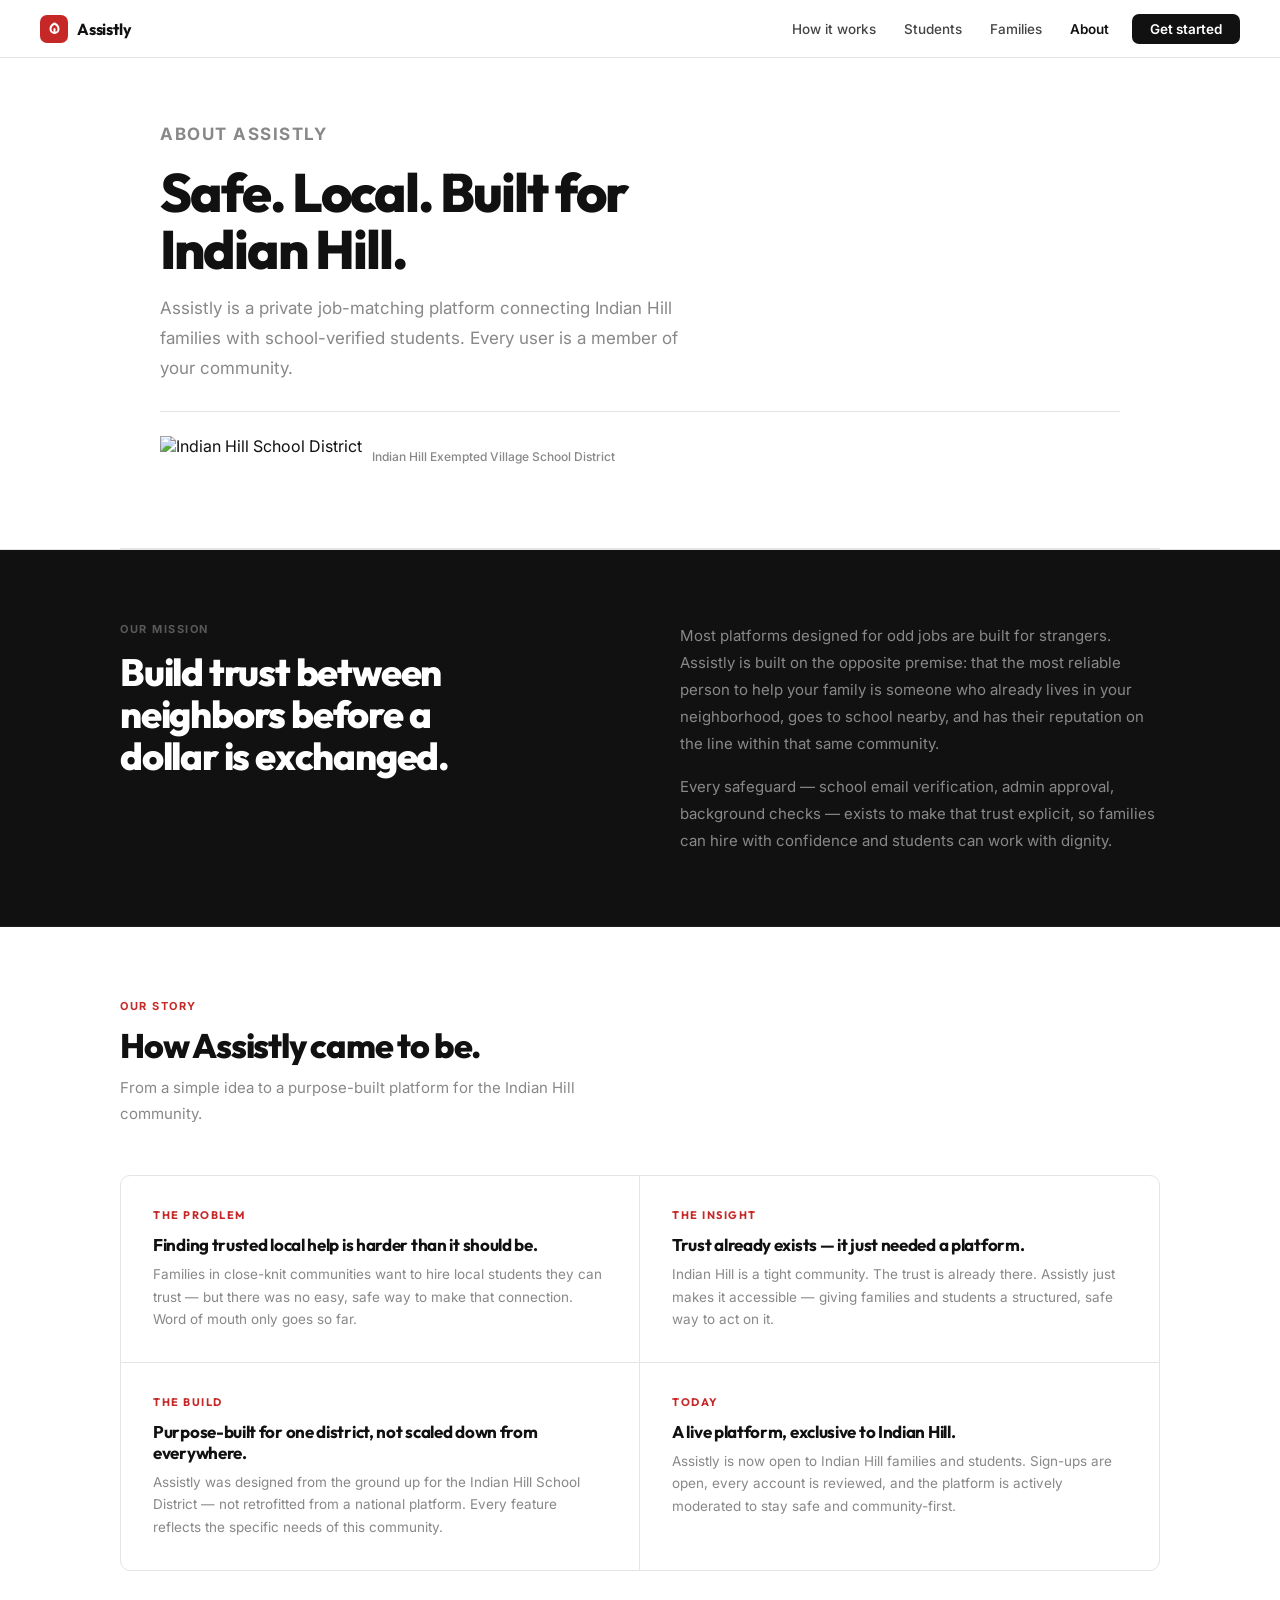
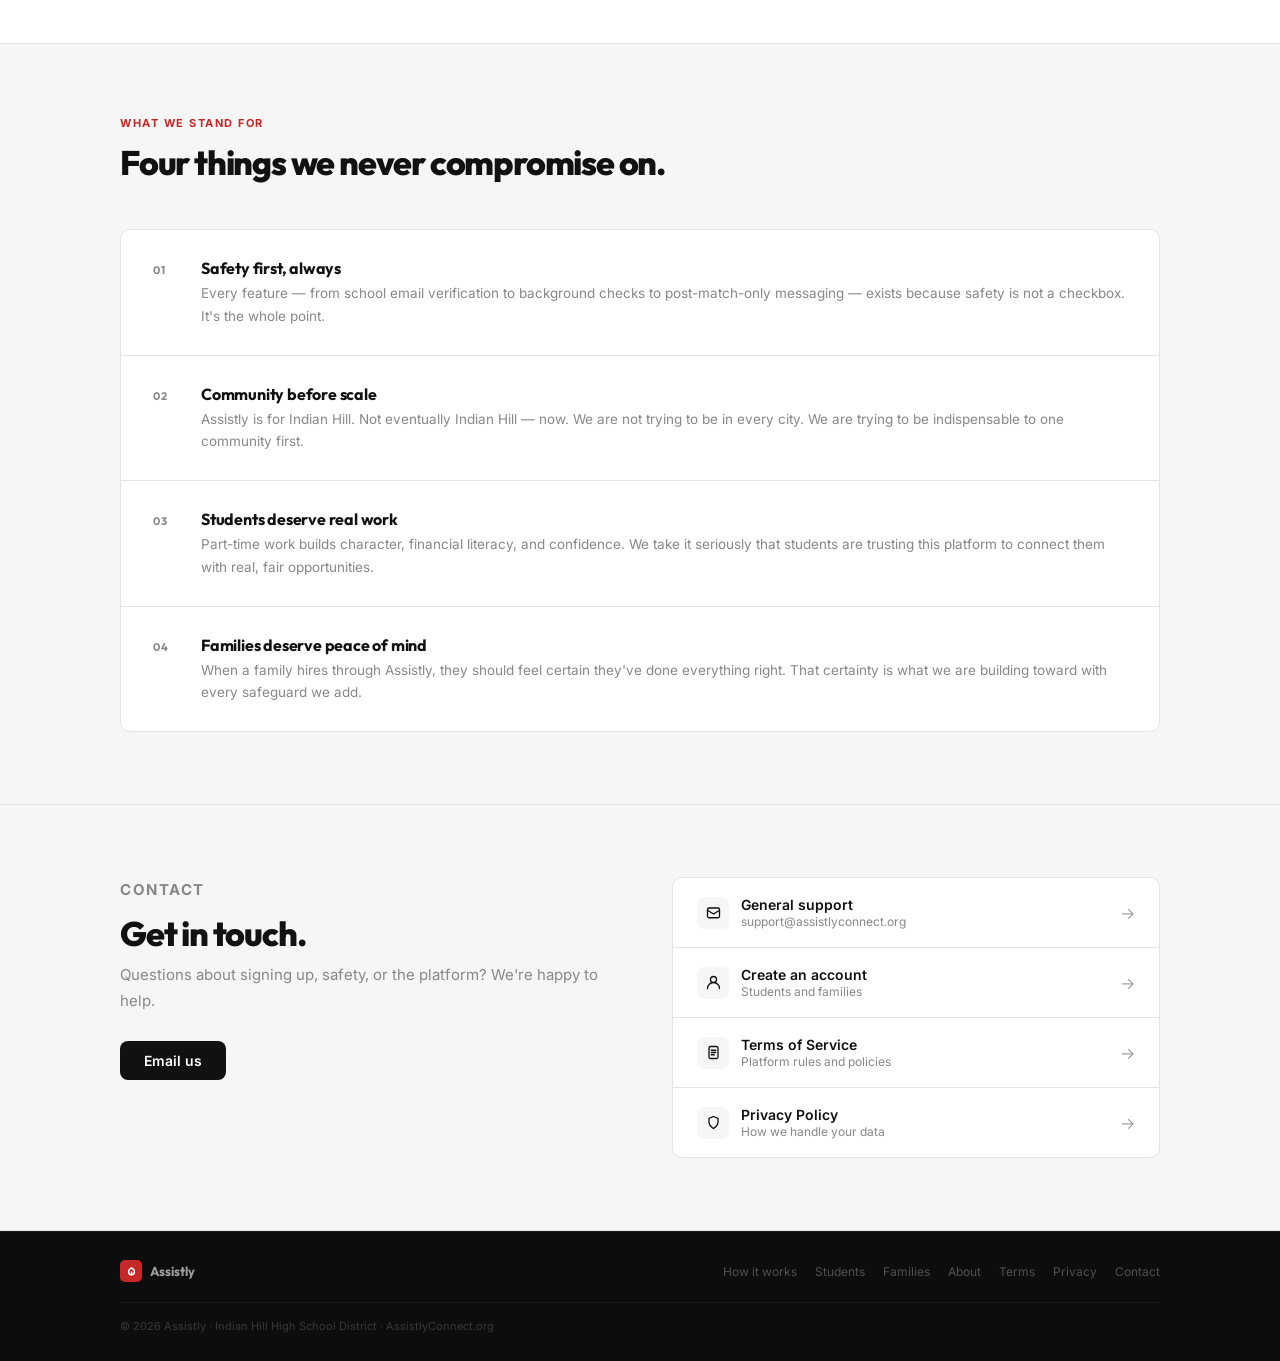
==== about.html @ 847b6df7 "Initial Assistly website" ====
<!DOCTYPE html>
<html lang="en">
<head>
<meta charset="UTF-8">
<meta name="viewport" content="width=device-width,initial-scale=1">
<title>About · Assistly</title>
<link rel="preconnect" href="https://fonts.googleapis.com">
<link href="https://fonts.googleapis.com/css2?family=Outfit:wght@400;500;600;700;800&family=Inter:wght@400;500;600&display=swap" rel="stylesheet">
<style>

/* ─── Tokens ───────────────────────────────────── */
:root {
  --red:     #C62828;
  --red-mid: #D32F2F;
  --ink:     #111111;
  --ink-2:   #444444;
  --ink-3:   #888888;
  --line:    #E4E4E4;
  --surface: #F6F6F6;
  --white:   #FFFFFF;
  --radius:  10px;
  --max:     1040px;
}

/* ─── Reset ────────────────────────────────────── */
*, *::before, *::after { margin: 0; padding: 0; box-sizing: border-box; }
html { scroll-behavior: smooth; }
body {
  font-family: "Inter", sans-serif;
  background: var(--white);
  color: var(--ink);
  -webkit-font-smoothing: antialiased;
  overflow-x: hidden;
}
img { display: block; max-width: 100%; }
a { color: inherit; }

/* ─── Nav ──────────────────────────────────────── */
nav {
  position: fixed; top: 0; left: 0; right: 0; z-index: 100;
  height: 58px;
  display: flex; align-items: center; justify-content: space-between;
  padding: 0 40px;
  background: rgba(255,255,255,0.96);
  backdrop-filter: blur(12px);
  border-bottom: 1px solid var(--line);
}
.nav-brand {
  display: flex; align-items: center; gap: 9px;
  text-decoration: none;
}
.nav-mark {
  width: 28px; height: 28px;
  background: var(--red);
  border-radius: 7px;
  display: flex; align-items: center; justify-content: center;
}
.nav-mark svg { width: 15px; height: 15px; color: #fff; }
.nav-name {
  font-family: "Outfit", sans-serif;
  font-size: 16px; font-weight: 700;
  color: var(--ink); letter-spacing: -0.2px;
}
.nav-links {
  display: flex; align-items: center; gap: 2px;
}
.nav-link {
  font-size: 13.5px; font-weight: 500;
  color: var(--ink-2); text-decoration: none;
  padding: 6px 13px; border-radius: 6px;
  transition: background 0.15s, color 0.15s;
}
.nav-link:hover { background: var(--surface); color: var(--ink); }
.nav-link.active { color: var(--ink); font-weight: 600; }
.nav-cta {
  margin-left: 8px;
  font-size: 13.5px; font-weight: 600;
  color: var(--white); text-decoration: none;
  background: var(--ink);
  padding: 7px 18px; border-radius: 7px;
  transition: background 0.15s;
}
.nav-cta:hover { background: var(--red); }

/* ─── Page header ──────────────────────────────── */
.page-header {
  padding: 120px 40px 72px;
  border-bottom: 1px solid var(--line);
  max-width: var(--max);
  margin: 0 auto;
}
.label {
  font-size: 11px; font-weight: 700;
  letter-spacing: 1.5px; text-transform: uppercase;
  color: var(--red); margin-bottom: 14px;
}
h1 {
  font-family: "Outfit", sans-serif;
  font-size: clamp(32px, 4.5vw, 54px);
  font-weight: 800; line-height: 1.06;
  letter-spacing: -2px; color: var(--ink);
  max-width: 620px; margin-bottom: 16px;
}
.page-header p {
  font-size: 17px; color: var(--ink-3);
  line-height: 1.75; max-width: 520px;
}

/* ─── Shared section shell ─────────────────────── */
.section {
  padding: 72px 40px;
  border-bottom: 1px solid var(--line);
}
.section-inner {
  max-width: var(--max); margin: 0 auto;
}
h2 {
  font-family: "Outfit", sans-serif;
  font-size: clamp(22px, 2.8vw, 34px);
  font-weight: 800; line-height: 1.1;
  letter-spacing: -1.2px; color: var(--ink);
  margin-bottom: 10px;
}
.section-sub {
  font-size: 15px; color: var(--ink-3);
  line-height: 1.75; max-width: 520px;
}

/* ─── Mission ──────────────────────────────────── */
.mission {
  padding: 72px 40px;
  background: var(--ink);
  border-bottom: 1px solid rgba(255,255,255,0.06);
}
.mission-inner {
  max-width: var(--max); margin: 0 auto;
  display: grid; grid-template-columns: 1fr 1fr;
  gap: 80px; align-items: start;
}
.mission-label {
  font-size: 11px; font-weight: 700;
  letter-spacing: 1.5px; text-transform: uppercase;
  color: rgba(255,255,255,0.3); margin-bottom: 16px;
}
.mission-inner h2 {
  color: #fff;
  font-size: clamp(24px, 3vw, 38px);
  max-width: 380px;
}
.mission-right p {
  font-size: 15px; color: rgba(255,255,255,0.5);
  line-height: 1.8; margin-bottom: 16px;
}
.mission-right p:last-child { margin-bottom: 0; }

/* ─── Story / timeline ─────────────────────────── */
.story-grid {
  display: grid; grid-template-columns: 1fr 1fr;
  gap: 0;
  border: 1px solid var(--line);
  border-radius: var(--radius); overflow: hidden;
  margin-top: 48px;
}
.story-item {
  padding: 32px;
  border-right: 1px solid var(--line);
  border-bottom: 1px solid var(--line);
}
.story-item:nth-child(2n) { border-right: none; }
.story-item:nth-last-child(-n+2) { border-bottom: none; }
.story-item-num {
  font-family: "Outfit", sans-serif;
  font-size: 11px; font-weight: 700;
  letter-spacing: 1.5px; text-transform: uppercase;
  color: var(--red); margin-bottom: 12px;
}
.story-item h3 {
  font-family: "Outfit", sans-serif;
  font-size: 17px; font-weight: 700;
  color: var(--ink); margin-bottom: 8px; letter-spacing: -0.3px;
}
.story-item p { font-size: 13.5px; color: var(--ink-3); line-height: 1.65; }

/* ─── Values ───────────────────────────────────── */
.values-section {
  padding: 72px 40px;
  background: var(--surface);
  border-bottom: 1px solid var(--line);
}
.values-inner { max-width: var(--max); margin: 0 auto; }
.values-header { margin-bottom: 48px; }
.values-list {
  display: flex; flex-direction: column; gap: 0;
  border: 1px solid var(--line);
  border-radius: var(--radius); overflow: hidden;
  background: var(--white);
}
.value-item {
  display: flex; align-items: baseline; gap: 24px;
  padding: 28px 32px;
  border-bottom: 1px solid var(--line);
}
.value-item:last-child { border-bottom: none; }
.value-n {
  font-family: "Outfit", sans-serif;
  font-size: 11px; font-weight: 700; letter-spacing: 1px;
  color: var(--ink-3); flex-shrink: 0; min-width: 24px;
}
.value-body h4 {
  font-family: "Outfit", sans-serif;
  font-size: 16px; font-weight: 700;
  color: var(--ink); margin-bottom: 4px; letter-spacing: -0.2px;
}
.value-body p { font-size: 13.5px; color: var(--ink-3); line-height: 1.65; }


/* ─── Contact ──────────────────────────────────── */
.contact-section {
  padding: 72px 40px;
  background: var(--surface);
  border-bottom: 1px solid var(--line);
}
.contact-inner {
  max-width: var(--max); margin: 0 auto;
  display: grid; grid-template-columns: 1fr 1fr;
  gap: 64px; align-items: start;
}
.contact-copy .label { margin-bottom: 12px; }
.contact-copy h2 { margin-bottom: 10px; }
.contact-copy p { font-size: 15px; color: var(--ink-3); line-height: 1.7; margin-bottom: 28px; }
.btn {
  display: inline-flex; align-items: center; gap: 8px;
  font-family: "Inter", sans-serif;
  font-size: 14px; font-weight: 600;
  text-decoration: none;
  padding: 11px 24px; border-radius: 8px;
  transition: all 0.15s;
}
.btn-ink { background: var(--ink); color: #fff; }
.btn-ink:hover { background: var(--red); }
.btn-ghost {
  color: var(--ink-3); background: transparent;
  border: 1.5px solid var(--line);
}
.btn-ghost:hover { border-color: var(--ink-3); color: var(--ink); }
.contact-links {
  display: flex; flex-direction: column; gap: 0;
  border: 1px solid var(--line);
  border-radius: var(--radius); overflow: hidden;
  background: var(--white);
}
.contact-link-item {
  display: flex; align-items: center; justify-content: space-between;
  padding: 18px 24px;
  border-bottom: 1px solid var(--line);
  text-decoration: none;
  transition: background 0.15s;
}
.contact-link-item:last-child { border-bottom: none; }
.contact-link-item:hover { background: var(--surface); }
.contact-link-left {
  display: flex; align-items: center; gap: 12px;
}
.contact-link-icon {
  width: 32px; height: 32px;
  background: var(--surface); border-radius: 7px;
  display: flex; align-items: center; justify-content: center;
  flex-shrink: 0;
}
.contact-link-icon svg { width: 15px; height: 15px; color: var(--ink); }
.contact-link-title {
  font-size: 14px; font-weight: 600; color: var(--ink);
  display: block;
}
.contact-link-sub {
  font-size: 12px; color: var(--ink-3);
  display: block; margin-top: 1px;
}
.contact-link-arrow {
  color: var(--ink-3);
  font-size: 16px; font-weight: 300;
}

/* ─── Footer ───────────────────────────────────── */
footer {
  padding: 28px 40px;
  background: #0D0D0D;
  border-top: 1px solid rgba(255,255,255,0.06);
}
.footer-inner {
  max-width: var(--max); margin: 0 auto;
  display: flex; align-items: center; justify-content: space-between;
  flex-wrap: wrap; gap: 16px;
}
.footer-brand {
  display: flex; align-items: center; gap: 8px; text-decoration: none;
}
.footer-mark {
  width: 22px; height: 22px; background: var(--red); border-radius: 5px;
  display: flex; align-items: center; justify-content: center;
}
.footer-mark svg { width: 11px; height: 11px; color: #fff; }
.footer-name {
  font-family: "Outfit", sans-serif;
  font-size: 13px; font-weight: 700;
  color: rgba(255,255,255,0.6);
}
.footer-links { display: flex; gap: 18px; flex-wrap: wrap; }
.footer-link {
  font-size: 12px; color: rgba(255,255,255,0.28);
  text-decoration: none; transition: color 0.15s;
}
.footer-link:hover { color: rgba(255,255,255,0.65); }
.footer-copy {
  width: 100%;
  font-size: 11px; color: rgba(255,255,255,0.18);
  border-top: 1px solid rgba(255,255,255,0.05);
  padding-top: 16px; margin-top: 4px;
}
.footer-copy a { color: rgba(255,255,255,0.18); text-decoration: none; }

/* ─── Responsive ───────────────────────────────── */
@media (max-width: 860px) {
  nav { padding: 0 20px; }
  .nav-links .nav-link { display: none; }
  .page-header { padding: 96px 20px 56px; }
  .section { padding: 56px 20px; }
  .mission { padding: 56px 20px; }
  .mission-inner { grid-template-columns: 1fr; gap: 36px; }
  .story-grid { grid-template-columns: 1fr; }
  .story-item { border-right: none !important; }
  .story-item:nth-last-child(-n+2) { border-bottom: 1px solid var(--line); }
  .story-item:last-child { border-bottom: none; }
  .values-section { padding: 56px 20px; }
  .built-section { padding: 56px 20px; }
  .built-inner { grid-template-columns: 1fr; gap: 40px; }
  .contact-section { padding: 56px 20px; }
  .contact-inner { grid-template-columns: 1fr; gap: 40px; }
  footer { padding: 24px 20px; }
}
</style>
</head>
<body>

<!-- NAV -->
<nav>
  <a href="/" class="nav-brand">
    <div class="nav-mark">
      <svg viewBox="0 0 15 15" fill="none" stroke="currentColor" stroke-width="2" stroke-linecap="round">
        <path d="M7.5 2.5c0 0-4 2-4 5.5a4 4 0 008 0c0-3.5-4-5.5-4-5.5z"/>
        <path d="M7.5 8v4"/>
      </svg>
    </div>
    <span class="nav-name">Assistly</span>
  </a>
  <div class="nav-links">
    <a href="index.html#how-it-works" class="nav-link">How it works</a>
    <a href="index.html#students" class="nav-link">Students</a>
    <a href="index.html#families" class="nav-link">Families</a>
    <a href="about.html" class="nav-link active">About</a>
    <a href="index.html#get-started" class="nav-cta">Get started</a>
  </div>
</nav>

<!-- PAGE HEADER -->
<div style="border-bottom: 1px solid var(--line);">
  <div class="page-header">
    <p class="label">About Assistly</p>
    <h1>Safe. Local. Built for Indian Hill.</h1>
    <p>Assistly is a private job-matching platform connecting Indian Hill families with school-verified students. Every user is a member of your community.</p>
    <div style="display:flex;align-items:center;gap:10px;margin-top:28px;padding-top:24px;border-top:1px solid var(--line);">
      <img src="https://www.ih.k12.oh.us/resources/images/svg/footer_logo.svg" alt="Indian Hill School District" style="height:40px;width:auto;">
      <span style="font-size:12px;color:var(--ink-3);font-weight:500;">Indian Hill Exempted Village School District</span>
    </div>
  </div>
</div>

<!-- MISSION -->
<section class="mission">
  <div class="mission-inner">
    <div class="mission-left">
      <p class="mission-label">Our mission</p>
      <h2>Build trust between neighbors before a dollar is exchanged.</h2>
    </div>
    <div class="mission-right">
      <p>
        Most platforms designed for odd jobs are built for strangers. Assistly is built on the opposite premise: that the most reliable person to help your family is someone who already lives in your neighborhood, goes to school nearby, and has their reputation on the line within that same community.
      </p>
      <p>
        Every safeguard — school email verification, admin approval, background checks — exists to make that trust explicit, so families can hire with confidence and students can work with dignity.
      </p>
    </div>
  </div>
</section>

<!-- HOW IT CAME TO BE -->
<section class="section">
  <div class="section-inner">
    <p class="label">Our story</p>
    <h2>How Assistly came to be.</h2>
    <p class="section-sub">From a simple idea to a purpose-built platform for the Indian Hill community.</p>

    <div class="story-grid">
      <div class="story-item">
        <div class="story-item-num">The problem</div>
        <h3>Finding trusted local help is harder than it should be.</h3>
        <p>Families in close-knit communities want to hire local students they can trust — but there was no easy, safe way to make that connection. Word of mouth only goes so far.</p>
      </div>
      <div class="story-item">
        <div class="story-item-num">The insight</div>
        <h3>Trust already exists — it just needed a platform.</h3>
        <p>Indian Hill is a tight community. The trust is already there. Assistly just makes it accessible — giving families and students a structured, safe way to act on it.</p>
      </div>
      <div class="story-item">
        <div class="story-item-num">The build</div>
        <h3>Purpose-built for one district, not scaled down from everywhere.</h3>
        <p>Assistly was designed from the ground up for the Indian Hill School District — not retrofitted from a national platform. Every feature reflects the specific needs of this community.</p>
      </div>
      <div class="story-item">
        <div class="story-item-num">Today</div>
        <h3>A live platform, exclusive to Indian Hill.</h3>
        <p>Assistly is now open to Indian Hill families and students. Sign-ups are open, every account is reviewed, and the platform is actively moderated to stay safe and community-first.</p>
      </div>
    </div>
  </div>
</section>

<!-- VALUES -->
<section class="values-section">
  <div class="values-inner">
    <div class="values-header">
      <p class="label">What we stand for</p>
      <h2>Four things we never compromise on.</h2>
    </div>
    <div class="values-list">
      <div class="value-item">
        <span class="value-n">01</span>
        <div class="value-body">
          <h4>Safety first, always</h4>
          <p>Every feature — from school email verification to background checks to post-match-only messaging — exists because safety is not a checkbox. It's the whole point.</p>
        </div>
      </div>
      <div class="value-item">
        <span class="value-n">02</span>
        <div class="value-body">
          <h4>Community before scale</h4>
          <p>Assistly is for Indian Hill. Not eventually Indian Hill — now. We are not trying to be in every city. We are trying to be indispensable to one community first.</p>
        </div>
      </div>
      <div class="value-item">
        <span class="value-n">03</span>
        <div class="value-body">
          <h4>Students deserve real work</h4>
          <p>Part-time work builds character, financial literacy, and confidence. We take it seriously that students are trusting this platform to connect them with real, fair opportunities.</p>
        </div>
      </div>
      <div class="value-item">
        <span class="value-n">04</span>
        <div class="value-body">
          <h4>Families deserve peace of mind</h4>
          <p>When a family hires through Assistly, they should feel certain they've done everything right. That certainty is what we are building toward with every safeguard we add.</p>
        </div>
      </div>
    </div>
  </div>
</section>

<!-- CONTACT -->
<section class="contact-section">
  <div class="contact-inner">
    <div class="contact-copy">
      <p class="label">Contact</p>
      <h2>Get in touch.</h2>
      <p>Questions about signing up, safety, or the platform? We're happy to help.</p>
      <a href="mailto:support@assistlyconnect.org" class="btn btn-ink">Email us</a>
    </div>
    <div class="contact-links">
      <a href="mailto:support@assistlyconnect.org" class="contact-link-item">
        <div class="contact-link-left">
          <div class="contact-link-icon">
            <svg viewBox="0 0 20 20" fill="none" stroke="currentColor" stroke-width="1.75" stroke-linecap="round">
              <rect x="2" y="4" width="16" height="13" rx="2"/>
              <path d="M2 7l8 5 8-5"/>
            </svg>
          </div>
          <div>
            <span class="contact-link-title">General support</span>
            <span class="contact-link-sub">support@assistlyconnect.org</span>
          </div>
        </div>
        <span class="contact-link-arrow">→</span>
      </a>
      <a href="index.html#get-started" class="contact-link-item">
        <div class="contact-link-left">
          <div class="contact-link-icon">
            <svg viewBox="0 0 20 20" fill="none" stroke="currentColor" stroke-width="1.75" stroke-linecap="round">
              <path d="M10 2a4 4 0 100 8 4 4 0 000-8zM2 18a8 8 0 0116 0"/>
            </svg>
          </div>
          <div>
            <span class="contact-link-title">Create an account</span>
            <span class="contact-link-sub">Students and families</span>
          </div>
        </div>
        <span class="contact-link-arrow">→</span>
      </a>
      <a href="/terms" class="contact-link-item">
        <div class="contact-link-left">
          <div class="contact-link-icon">
            <svg viewBox="0 0 20 20" fill="none" stroke="currentColor" stroke-width="1.75" stroke-linecap="round">
              <rect x="4" y="2" width="12" height="16" rx="2"/>
              <path d="M7 7h6M7 10h6M7 13h4"/>
            </svg>
          </div>
          <div>
            <span class="contact-link-title">Terms of Service</span>
            <span class="contact-link-sub">Platform rules and policies</span>
          </div>
        </div>
        <span class="contact-link-arrow">→</span>
      </a>
      <a href="/privacy" class="contact-link-item">
        <div class="contact-link-left">
          <div class="contact-link-icon">
            <svg viewBox="0 0 20 20" fill="none" stroke="currentColor" stroke-width="1.75" stroke-linecap="round">
              <path d="M10 2l6 2.5v5C16 13.5 10 18 10 18S4 13.5 4 9.5V4.5L10 2z"/>
            </svg>
          </div>
          <div>
            <span class="contact-link-title">Privacy Policy</span>
            <span class="contact-link-sub">How we handle your data</span>
          </div>
        </div>
        <span class="contact-link-arrow">→</span>
      </a>
    </div>
  </div>
</section>

<!-- FOOTER -->
<footer>
  <div class="footer-inner">
    <a href="index.html" class="footer-brand">
      <div class="footer-mark">
        <svg viewBox="0 0 15 15" fill="none" stroke="currentColor" stroke-width="2" stroke-linecap="round">
          <path d="M7.5 2.5c0 0-4 2-4 5.5a4 4 0 008 0c0-3.5-4-5.5-4-5.5z"/>
          <path d="M7.5 8v4"/>
        </svg>
      </div>
      <span class="footer-name">Assistly</span>
    </a>
    <div class="footer-links">
      <a href="index.html#how-it-works" class="footer-link">How it works</a>
      <a href="index.html#students" class="footer-link">Students</a>
      <a href="index.html#families" class="footer-link">Families</a>
      <a href="about.html" class="footer-link">About</a>
      <a href="/terms" class="footer-link">Terms</a>
      <a href="/privacy" class="footer-link">Privacy</a>
      <a href="mailto:support@assistlyconnect.org" class="footer-link">Contact</a>
    </div>
    <p class="footer-copy">
      © 2026 Assistly · Indian Hill High School District · AssistlyConnect.org
    </p>
  </div>
</footer>

<script>
window.addEventListener('scroll', () => {
  document.querySelector('nav').classList.toggle('scrolled', window.scrollY > 20);
}, { passive: true });
</script>
</body>
</html>
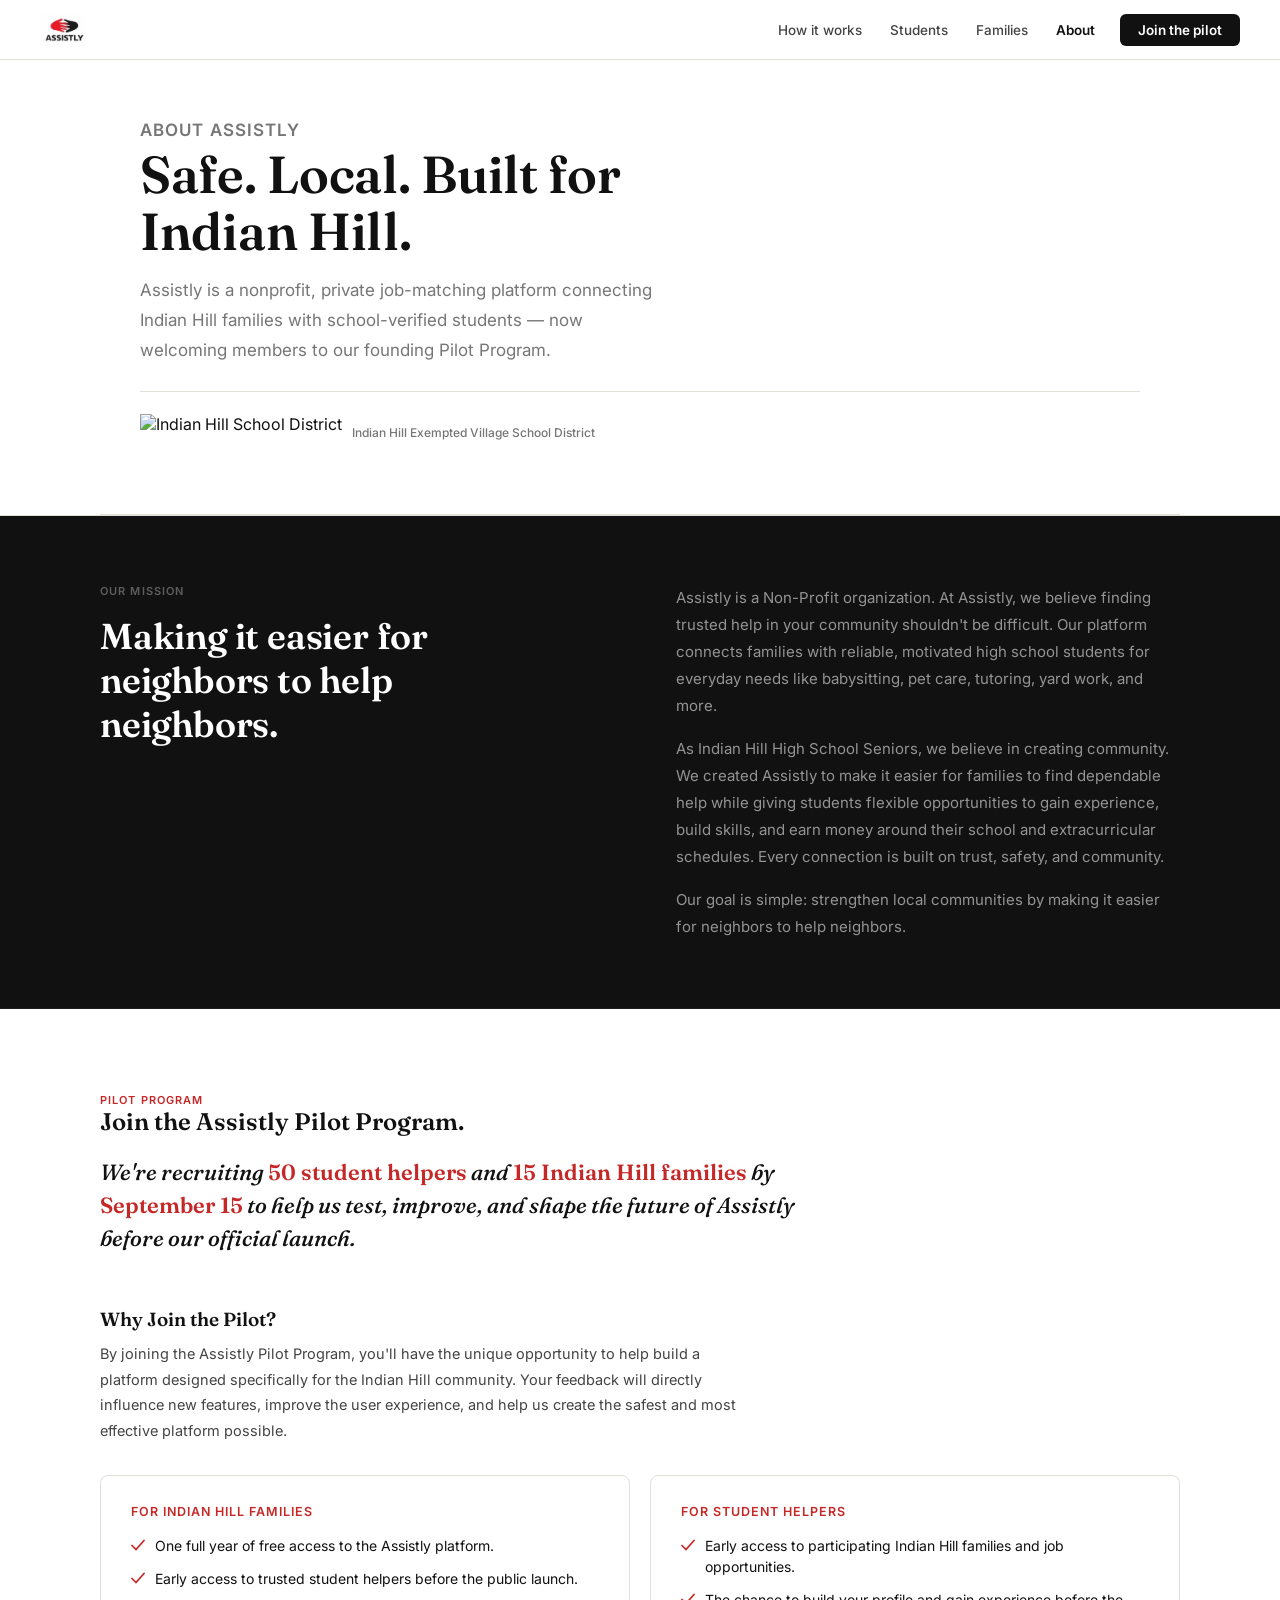
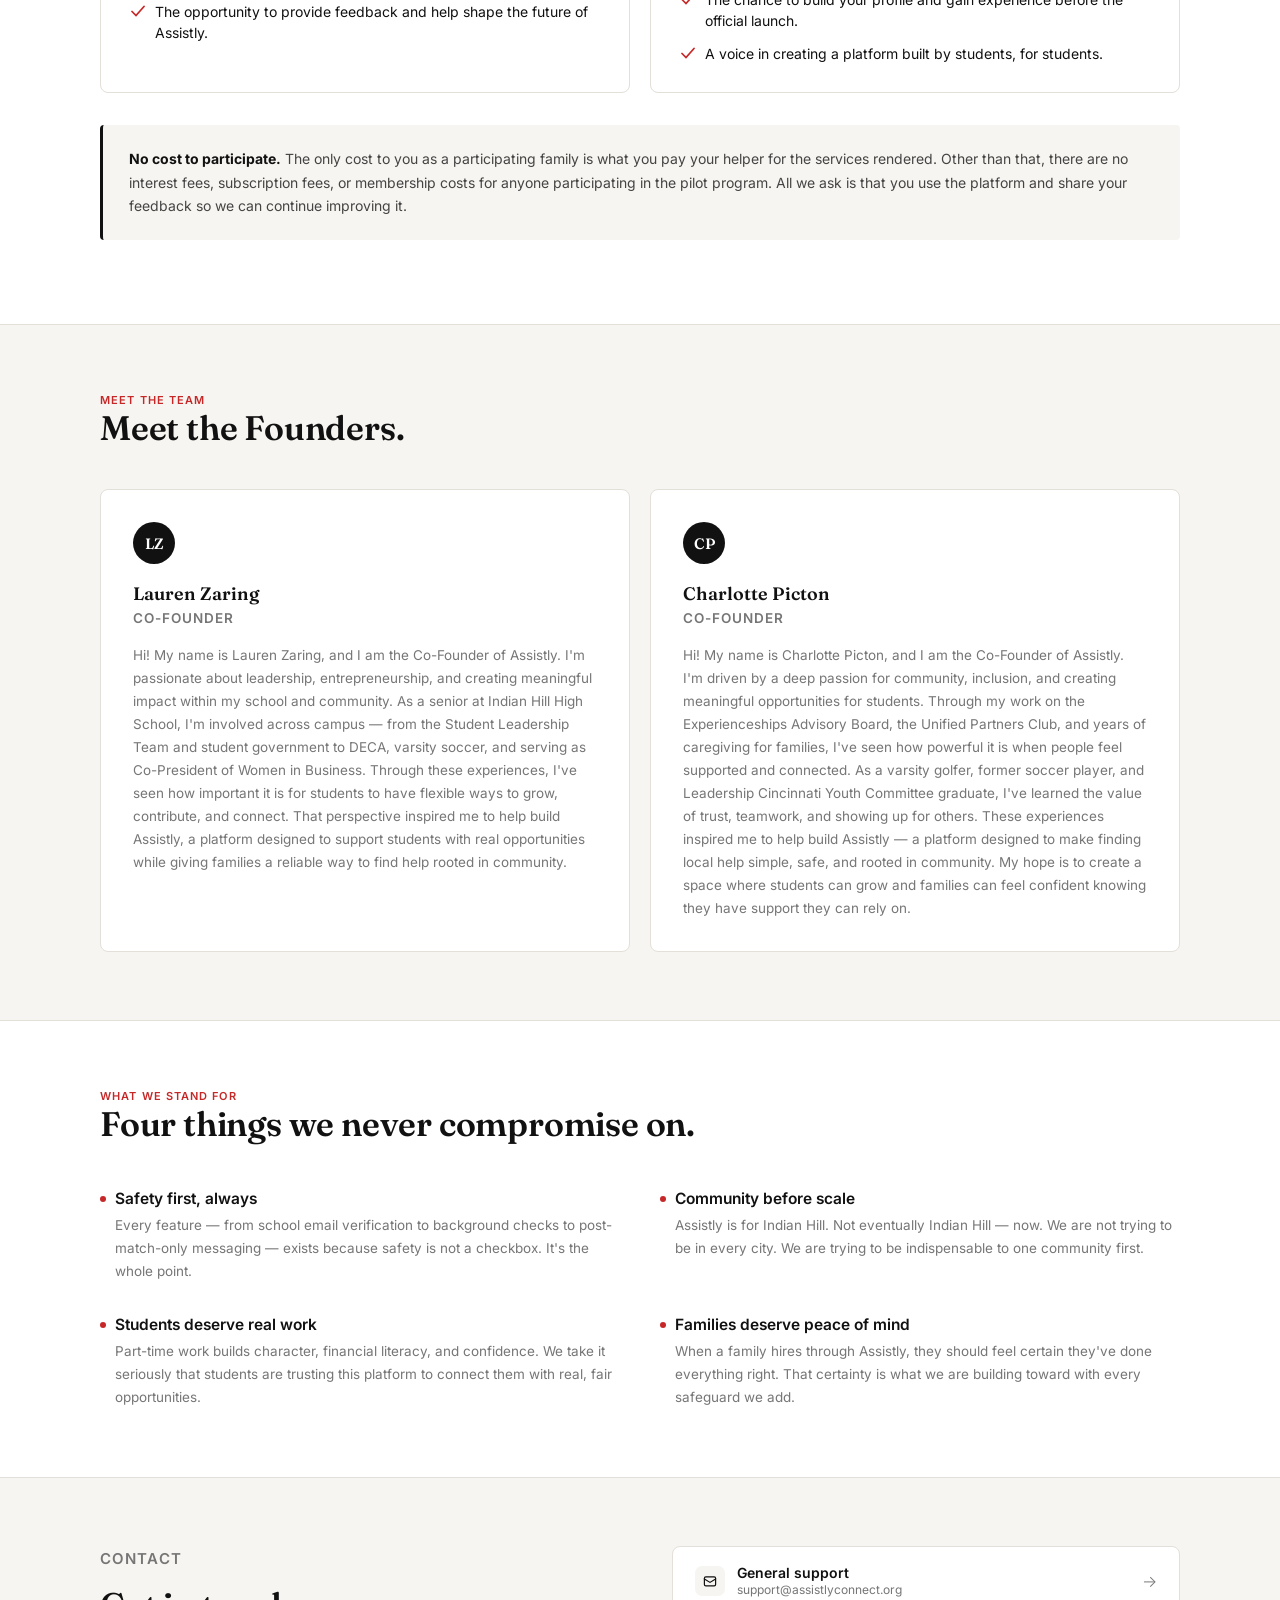
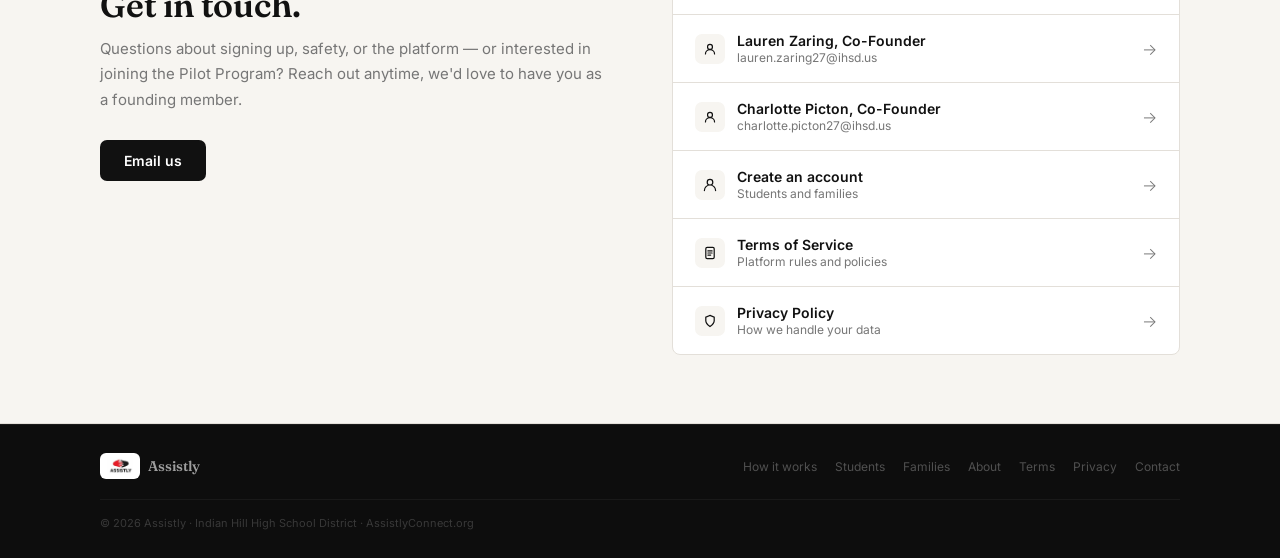
==== commit 12929433: "Add Pilot Program content, real logo, and redesign type/visual system Integrates the founders' PDF o" ====
--- a/about.html
+++ b/about.html
@@ -5,338 +5,126 @@
 <meta name="viewport" content="width=device-width,initial-scale=1">
 <title>About · Assistly</title>
 <link rel="preconnect" href="https://fonts.googleapis.com">
-<link href="https://fonts.googleapis.com/css2?family=Outfit:wght@400;500;600;700;800&family=Inter:wght@400;500;600&display=swap" rel="stylesheet">
+<link rel="preconnect" href="https://fonts.gstatic.com" crossorigin>
+<link href="https://fonts.googleapis.com/css2?family=Fraunces:opsz,wght@9..144,500;9..144,600;9..144,700;9..144,900&family=Inter:wght@400;500;600;700&display=swap" rel="stylesheet">
+<link rel="stylesheet" href="assets/site.css">
 <style>
-
-/* ─── Tokens ───────────────────────────────────── */
-:root {
-  --red:     #C62828;
-  --red-mid: #D32F2F;
-  --ink:     #111111;
-  --ink-2:   #444444;
-  --ink-3:   #888888;
-  --line:    #E4E4E4;
-  --surface: #F6F6F6;
-  --white:   #FFFFFF;
-  --radius:  10px;
-  --max:     1040px;
-}
-
-/* ─── Reset ────────────────────────────────────── */
-*, *::before, *::after { margin: 0; padding: 0; box-sizing: border-box; }
-html { scroll-behavior: smooth; }
-body {
-  font-family: "Inter", sans-serif;
-  background: var(--white);
-  color: var(--ink);
-  -webkit-font-smoothing: antialiased;
-  overflow-x: hidden;
-}
-img { display: block; max-width: 100%; }
-a { color: inherit; }
-
-/* ─── Nav ──────────────────────────────────────── */
-nav {
-  position: fixed; top: 0; left: 0; right: 0; z-index: 100;
-  height: 58px;
-  display: flex; align-items: center; justify-content: space-between;
-  padding: 0 40px;
-  background: rgba(255,255,255,0.96);
-  backdrop-filter: blur(12px);
-  border-bottom: 1px solid var(--line);
-}
-.nav-brand {
-  display: flex; align-items: center; gap: 9px;
-  text-decoration: none;
-}
-.nav-mark {
-  width: 28px; height: 28px;
-  background: var(--red);
-  border-radius: 7px;
-  display: flex; align-items: center; justify-content: center;
-}
-.nav-mark svg { width: 15px; height: 15px; color: #fff; }
-.nav-name {
-  font-family: "Outfit", sans-serif;
-  font-size: 16px; font-weight: 700;
-  color: var(--ink); letter-spacing: -0.2px;
-}
-.nav-links {
-  display: flex; align-items: center; gap: 2px;
-}
-.nav-link {
-  font-size: 13.5px; font-weight: 500;
-  color: var(--ink-2); text-decoration: none;
-  padding: 6px 13px; border-radius: 6px;
-  transition: background 0.15s, color 0.15s;
-}
-.nav-link:hover { background: var(--surface); color: var(--ink); }
-.nav-link.active { color: var(--ink); font-weight: 600; }
-.nav-cta {
-  margin-left: 8px;
-  font-size: 13.5px; font-weight: 600;
-  color: var(--white); text-decoration: none;
-  background: var(--ink);
-  padding: 7px 18px; border-radius: 7px;
-  transition: background 0.15s;
-}
-.nav-cta:hover { background: var(--red); }
 
 /* ─── Page header ──────────────────────────────── */
 .page-header {
-  padding: 120px 40px 72px;
+  padding: 116px 40px 64px;
   border-bottom: 1px solid var(--line);
   max-width: var(--max);
   margin: 0 auto;
 }
-.label {
-  font-size: 11px; font-weight: 700;
-  letter-spacing: 1.5px; text-transform: uppercase;
-  color: var(--red); margin-bottom: 14px;
-}
 h1 {
-  font-family: "Outfit", sans-serif;
-  font-size: clamp(32px, 4.5vw, 54px);
-  font-weight: 800; line-height: 1.06;
-  letter-spacing: -2px; color: var(--ink);
+  font-size: clamp(32px, 4.5vw, 52px);
+  font-weight: 600; line-height: 1.1;
+  letter-spacing: -0.3px;
   max-width: 620px; margin-bottom: 16px;
 }
 .page-header p {
   font-size: 17px; color: var(--ink-3);
   line-height: 1.75; max-width: 520px;
 }
-
-/* ─── Shared section shell ─────────────────────── */
-.section {
-  padding: 72px 40px;
-  border-bottom: 1px solid var(--line);
-}
-.section-inner {
-  max-width: var(--max); margin: 0 auto;
-}
-h2 {
-  font-family: "Outfit", sans-serif;
-  font-size: clamp(22px, 2.8vw, 34px);
-  font-weight: 800; line-height: 1.1;
-  letter-spacing: -1.2px; color: var(--ink);
-  margin-bottom: 10px;
-}
-.section-sub {
-  font-size: 15px; color: var(--ink-3);
-  line-height: 1.75; max-width: 520px;
-}
+.page-header-affil {
+  display: flex; align-items: center; gap: 10px;
+  margin-top: 26px; padding-top: 22px; border-top: 1px solid var(--line);
+}
+.page-header-affil img { height: 36px; width: auto; }
+.page-header-affil span { font-size: 12px; color: var(--ink-3); font-weight: 500; }
 
 /* ─── Mission ──────────────────────────────────── */
-.mission {
-  padding: 72px 40px;
-  background: var(--ink);
-  border-bottom: 1px solid rgba(255,255,255,0.06);
-}
+.mission { padding: 68px 40px; background: var(--ink); border-bottom: 1px solid rgba(255,255,255,0.06); }
 .mission-inner {
   max-width: var(--max); margin: 0 auto;
   display: grid; grid-template-columns: 1fr 1fr;
-  gap: 80px; align-items: start;
-}
-.mission-label {
-  font-size: 11px; font-weight: 700;
-  letter-spacing: 1.5px; text-transform: uppercase;
-  color: rgba(255,255,255,0.3); margin-bottom: 16px;
-}
-.mission-inner h2 {
-  color: #fff;
-  font-size: clamp(24px, 3vw, 38px);
-  max-width: 380px;
-}
-.mission-right p {
-  font-size: 15px; color: rgba(255,255,255,0.5);
-  line-height: 1.8; margin-bottom: 16px;
-}
+  gap: 72px; align-items: start;
+}
+.mission-label { font-size: 11px; font-weight: 600; letter-spacing: 1.1px; text-transform: uppercase; color: rgba(255,255,255,0.32); margin-bottom: 16px; }
+.mission-inner h2 { color: #fff; font-size: clamp(24px, 3vw, 36px); font-weight: 600; letter-spacing: -0.2px; max-width: 380px; }
+.mission-right p { font-size: 15px; color: rgba(255,255,255,0.55); line-height: 1.8; margin-bottom: 16px; }
 .mission-right p:last-child { margin-bottom: 0; }
 
-/* ─── Story / timeline ─────────────────────────── */
-.story-grid {
-  display: grid; grid-template-columns: 1fr 1fr;
-  gap: 0;
-  border: 1px solid var(--line);
-  border-radius: var(--radius); overflow: hidden;
-  margin-top: 48px;
-}
-.story-item {
-  padding: 32px;
-  border-right: 1px solid var(--line);
-  border-bottom: 1px solid var(--line);
-}
-.story-item:nth-child(2n) { border-right: none; }
-.story-item:nth-last-child(-n+2) { border-bottom: none; }
-.story-item-num {
-  font-family: "Outfit", sans-serif;
-  font-size: 11px; font-weight: 700;
-  letter-spacing: 1.5px; text-transform: uppercase;
-  color: var(--red); margin-bottom: 12px;
-}
-.story-item h3 {
-  font-family: "Outfit", sans-serif;
-  font-size: 17px; font-weight: 700;
-  color: var(--ink); margin-bottom: 8px; letter-spacing: -0.3px;
-}
-.story-item p { font-size: 13.5px; color: var(--ink-3); line-height: 1.65; }
+/* ─── Pilot Program ────────────────────────────── */
+.pilot-intro {
+  font-family: "Fraunces", serif; font-weight: 500; font-style: italic;
+  font-size: 22px; line-height: 1.5; color: var(--ink);
+  max-width: 720px; margin-top: 20px;
+}
+.pilot-intro strong { font-style: normal; color: var(--red); font-weight: 600; }
+
+.pilot-why { margin-top: 52px; }
+.pilot-why h3 { font-size: 19px; font-weight: 600; margin-bottom: 10px; letter-spacing: 0; }
+.pilot-why p { font-size: 14.5px; color: var(--ink-2); line-height: 1.75; max-width: 640px; }
+
+.pilot-grid { margin-top: 32px; display: grid; grid-template-columns: 1fr 1fr; gap: 20px; }
+.pilot-col { border: 1px solid var(--line); border-radius: var(--radius); padding: 28px 30px; }
+.pilot-col h4 { font-size: 12.5px; font-weight: 600; color: var(--red); text-transform: uppercase; letter-spacing: 1px; margin-bottom: 16px; font-family: "Inter", sans-serif; }
+.pilot-list { list-style: none; display: flex; flex-direction: column; gap: 12px; }
+.pilot-list li { display: flex; align-items: flex-start; gap: 10px; font-size: 14px; color: var(--ink); line-height: 1.5; }
+.pilot-list li svg { width: 14px; height: 14px; color: var(--red); flex-shrink: 0; margin-top: 3px; }
+
+.pilot-cost { margin-top: 32px; padding: 22px 26px; background: var(--surface); border-left: 3px solid var(--ink); border-radius: 4px; color: var(--ink-2); font-size: 14px; line-height: 1.7; }
+.pilot-cost strong { color: var(--ink); }
+
+/* ─── Founders ─────────────────────────────────── */
+.founders-section { padding: 68px 40px; background: var(--surface); border-bottom: 1px solid var(--line); }
+.founders-inner { max-width: var(--max); margin: 0 auto; }
+.founders-header { margin-bottom: 40px; }
+.founders-header h2 { font-size: clamp(24px, 3vw, 34px); letter-spacing: -0.2px; }
+.founders-grid { display: grid; grid-template-columns: 1fr 1fr; gap: 20px; }
+.founder-card { background: var(--white); border: 1px solid var(--line); border-radius: var(--radius); padding: 32px; }
+.founder-avatar {
+  width: 42px; height: 42px; border-radius: 50%;
+  background: var(--ink); color: #fff;
+  display: flex; align-items: center; justify-content: center;
+  font-family: "Fraunces", serif; font-size: 15px; font-weight: 600;
+  margin-bottom: 18px;
+}
+.founder-card h3 { font-size: 18px; font-weight: 600; margin-bottom: 2px; letter-spacing: 0; }
+.founder-role { font-size: 11px; color: var(--red); font-weight: 600; text-transform: uppercase; letter-spacing: 1px; margin-bottom: 14px; font-family: "Inter", sans-serif; }
+.founder-card p { font-size: 13.5px; color: var(--ink-3); line-height: 1.7; }
 
 /* ─── Values ───────────────────────────────────── */
-.values-section {
-  padding: 72px 40px;
-  background: var(--surface);
-  border-bottom: 1px solid var(--line);
-}
+.values-section { padding: 68px 40px; border-bottom: 1px solid var(--line); }
 .values-inner { max-width: var(--max); margin: 0 auto; }
-.values-header { margin-bottom: 48px; }
-.values-list {
-  display: flex; flex-direction: column; gap: 0;
-  border: 1px solid var(--line);
-  border-radius: var(--radius); overflow: hidden;
-  background: var(--white);
-}
-.value-item {
-  display: flex; align-items: baseline; gap: 24px;
-  padding: 28px 32px;
-  border-bottom: 1px solid var(--line);
-}
-.value-item:last-child { border-bottom: none; }
-.value-n {
-  font-family: "Outfit", sans-serif;
-  font-size: 11px; font-weight: 700; letter-spacing: 1px;
-  color: var(--ink-3); flex-shrink: 0; min-width: 24px;
-}
-.value-body h4 {
-  font-family: "Outfit", sans-serif;
-  font-size: 16px; font-weight: 700;
-  color: var(--ink); margin-bottom: 4px; letter-spacing: -0.2px;
-}
-.value-body p { font-size: 13.5px; color: var(--ink-3); line-height: 1.65; }
-
+.values-header { margin-bottom: 44px; }
+.values-header h2 { font-size: clamp(24px, 3vw, 34px); letter-spacing: -0.2px; }
+.values-list { display: grid; grid-template-columns: 1fr 1fr; gap: 32px 40px; }
+.value-body h4 { display: flex; align-items: center; gap: 9px; font-size: 15.5px; font-weight: 600; color: var(--ink); margin-bottom: 6px; letter-spacing: 0; }
+.value-body h4::before { content: ""; width: 6px; height: 6px; border-radius: 50%; background: var(--red); flex-shrink: 0; }
+.value-body p { font-size: 13.5px; color: var(--ink-3); line-height: 1.7; padding-left: 15px; }
 
 /* ─── Contact ──────────────────────────────────── */
-.contact-section {
-  padding: 72px 40px;
-  background: var(--surface);
-  border-bottom: 1px solid var(--line);
-}
-.contact-inner {
-  max-width: var(--max); margin: 0 auto;
-  display: grid; grid-template-columns: 1fr 1fr;
-  gap: 64px; align-items: start;
-}
+.contact-section { padding: 68px 40px; background: var(--surface); border-bottom: 1px solid var(--line); }
+.contact-inner { max-width: var(--max); margin: 0 auto; display: grid; grid-template-columns: 1fr 1fr; gap: 64px; align-items: start; }
 .contact-copy .label { margin-bottom: 12px; }
-.contact-copy h2 { margin-bottom: 10px; }
+.contact-copy h2 { margin-bottom: 10px; font-size: clamp(24px, 3vw, 34px); letter-spacing: -0.2px; }
 .contact-copy p { font-size: 15px; color: var(--ink-3); line-height: 1.7; margin-bottom: 28px; }
-.btn {
-  display: inline-flex; align-items: center; gap: 8px;
-  font-family: "Inter", sans-serif;
-  font-size: 14px; font-weight: 600;
-  text-decoration: none;
-  padding: 11px 24px; border-radius: 8px;
-  transition: all 0.15s;
-}
-.btn-ink { background: var(--ink); color: #fff; }
-.btn-ink:hover { background: var(--red); }
-.btn-ghost {
-  color: var(--ink-3); background: transparent;
-  border: 1.5px solid var(--line);
-}
-.btn-ghost:hover { border-color: var(--ink-3); color: var(--ink); }
-.contact-links {
-  display: flex; flex-direction: column; gap: 0;
-  border: 1px solid var(--line);
-  border-radius: var(--radius); overflow: hidden;
-  background: var(--white);
-}
-.contact-link-item {
-  display: flex; align-items: center; justify-content: space-between;
-  padding: 18px 24px;
-  border-bottom: 1px solid var(--line);
-  text-decoration: none;
-  transition: background 0.15s;
-}
+.contact-links { display: flex; flex-direction: column; gap: 0; border: 1px solid var(--line); border-radius: var(--radius); overflow: hidden; background: var(--white); }
+.contact-link-item { display: flex; align-items: center; justify-content: space-between; padding: 17px 22px; border-bottom: 1px solid var(--line); text-decoration: none; transition: background 0.15s; }
 .contact-link-item:last-child { border-bottom: none; }
 .contact-link-item:hover { background: var(--surface); }
-.contact-link-left {
-  display: flex; align-items: center; gap: 12px;
-}
-.contact-link-icon {
-  width: 32px; height: 32px;
-  background: var(--surface); border-radius: 7px;
-  display: flex; align-items: center; justify-content: center;
-  flex-shrink: 0;
-}
-.contact-link-icon svg { width: 15px; height: 15px; color: var(--ink); }
-.contact-link-title {
-  font-size: 14px; font-weight: 600; color: var(--ink);
-  display: block;
-}
-.contact-link-sub {
-  font-size: 12px; color: var(--ink-3);
-  display: block; margin-top: 1px;
-}
-.contact-link-arrow {
-  color: var(--ink-3);
-  font-size: 16px; font-weight: 300;
-}
-
-/* ─── Footer ───────────────────────────────────── */
-footer {
-  padding: 28px 40px;
-  background: #0D0D0D;
-  border-top: 1px solid rgba(255,255,255,0.06);
-}
-.footer-inner {
-  max-width: var(--max); margin: 0 auto;
-  display: flex; align-items: center; justify-content: space-between;
-  flex-wrap: wrap; gap: 16px;
-}
-.footer-brand {
-  display: flex; align-items: center; gap: 8px; text-decoration: none;
-}
-.footer-mark {
-  width: 22px; height: 22px; background: var(--red); border-radius: 5px;
-  display: flex; align-items: center; justify-content: center;
-}
-.footer-mark svg { width: 11px; height: 11px; color: #fff; }
-.footer-name {
-  font-family: "Outfit", sans-serif;
-  font-size: 13px; font-weight: 700;
-  color: rgba(255,255,255,0.6);
-}
-.footer-links { display: flex; gap: 18px; flex-wrap: wrap; }
-.footer-link {
-  font-size: 12px; color: rgba(255,255,255,0.28);
-  text-decoration: none; transition: color 0.15s;
-}
-.footer-link:hover { color: rgba(255,255,255,0.65); }
-.footer-copy {
-  width: 100%;
-  font-size: 11px; color: rgba(255,255,255,0.18);
-  border-top: 1px solid rgba(255,255,255,0.05);
-  padding-top: 16px; margin-top: 4px;
-}
-.footer-copy a { color: rgba(255,255,255,0.18); text-decoration: none; }
+.contact-link-left { display: flex; align-items: center; gap: 12px; }
+.contact-link-icon { width: 30px; height: 30px; background: var(--surface); border-radius: 7px; display: flex; align-items: center; justify-content: center; flex-shrink: 0; }
+.contact-link-icon svg { width: 14px; height: 14px; color: var(--ink); }
+.contact-link-title { font-size: 14px; font-weight: 600; color: var(--ink); display: block; }
+.contact-link-sub { font-size: 12px; color: var(--ink-3); display: block; margin-top: 1px; }
+.contact-link-arrow { color: var(--ink-3); font-size: 16px; font-weight: 300; }
 
 /* ─── Responsive ───────────────────────────────── */
 @media (max-width: 860px) {
-  nav { padding: 0 20px; }
-  .nav-links .nav-link { display: none; }
-  .page-header { padding: 96px 20px 56px; }
-  .section { padding: 56px 20px; }
-  .mission { padding: 56px 20px; }
-  .mission-inner { grid-template-columns: 1fr; gap: 36px; }
-  .story-grid { grid-template-columns: 1fr; }
-  .story-item { border-right: none !important; }
-  .story-item:nth-last-child(-n+2) { border-bottom: 1px solid var(--line); }
-  .story-item:last-child { border-bottom: none; }
-  .values-section { padding: 56px 20px; }
-  .built-section { padding: 56px 20px; }
-  .built-inner { grid-template-columns: 1fr; gap: 40px; }
-  .contact-section { padding: 56px 20px; }
-  .contact-inner { grid-template-columns: 1fr; gap: 40px; }
-  footer { padding: 24px 20px; }
+  .page-header { padding: 92px 20px 48px; }
+  .mission { padding: 52px 20px; }
+  .mission-inner { grid-template-columns: 1fr; gap: 32px; }
+  .pilot-grid { grid-template-columns: 1fr; }
+  .founders-section { padding: 52px 20px; }
+  .founders-grid { grid-template-columns: 1fr; }
+  .values-section { padding: 52px 20px; }
+  .values-list { grid-template-columns: 1fr; gap: 26px; }
+  .contact-section { padding: 52px 20px; }
+  .contact-inner { grid-template-columns: 1fr; gap: 36px; }
 }
 </style>
 </head>
@@ -345,20 +133,14 @@
 <!-- NAV -->
 <nav>
   <a href="/" class="nav-brand">
-    <div class="nav-mark">
-      <svg viewBox="0 0 15 15" fill="none" stroke="currentColor" stroke-width="2" stroke-linecap="round">
-        <path d="M7.5 2.5c0 0-4 2-4 5.5a4 4 0 008 0c0-3.5-4-5.5-4-5.5z"/>
-        <path d="M7.5 8v4"/>
-      </svg>
-    </div>
-    <span class="nav-name">Assistly</span>
+    <img src="assets/logo.png" alt="Assistly" class="nav-logo">
   </a>
   <div class="nav-links">
     <a href="index.html#how-it-works" class="nav-link">How it works</a>
     <a href="index.html#students" class="nav-link">Students</a>
     <a href="index.html#families" class="nav-link">Families</a>
     <a href="about.html" class="nav-link active">About</a>
-    <a href="index.html#get-started" class="nav-cta">Get started</a>
+    <a href="index.html#get-started" class="nav-cta">Join the pilot</a>
   </div>
 </nav>
 
@@ -367,10 +149,10 @@
   <div class="page-header">
     <p class="label">About Assistly</p>
     <h1>Safe. Local. Built for Indian Hill.</h1>
-    <p>Assistly is a private job-matching platform connecting Indian Hill families with school-verified students. Every user is a member of your community.</p>
-    <div style="display:flex;align-items:center;gap:10px;margin-top:28px;padding-top:24px;border-top:1px solid var(--line);">
-      <img src="https://www.ih.k12.oh.us/resources/images/svg/footer_logo.svg" alt="Indian Hill School District" style="height:40px;width:auto;">
-      <span style="font-size:12px;color:var(--ink-3);font-weight:500;">Indian Hill Exempted Village School District</span>
+    <p>Assistly is a nonprofit, private job-matching platform connecting Indian Hill families with school-verified students — now welcoming members to our founding Pilot Program.</p>
+    <div class="page-header-affil">
+      <img src="https://www.ih.k12.oh.us/resources/images/svg/footer_logo.svg" alt="Indian Hill School District">
+      <span>Indian Hill Exempted Village School District</span>
     </div>
   </div>
 </div>
@@ -380,46 +162,78 @@
   <div class="mission-inner">
     <div class="mission-left">
       <p class="mission-label">Our mission</p>
-      <h2>Build trust between neighbors before a dollar is exchanged.</h2>
+      <h2>Making it easier for neighbors to help neighbors.</h2>
     </div>
     <div class="mission-right">
       <p>
-        Most platforms designed for odd jobs are built for strangers. Assistly is built on the opposite premise: that the most reliable person to help your family is someone who already lives in your neighborhood, goes to school nearby, and has their reputation on the line within that same community.
+        Assistly is a Non-Profit organization. At Assistly, we believe finding trusted help in your community shouldn't be difficult. Our platform connects families with reliable, motivated high school students for everyday needs like babysitting, pet care, tutoring, yard work, and more.
       </p>
       <p>
-        Every safeguard — school email verification, admin approval, background checks — exists to make that trust explicit, so families can hire with confidence and students can work with dignity.
+        As Indian Hill High School Seniors, we believe in creating community. We created Assistly to make it easier for families to find dependable help while giving students flexible opportunities to gain experience, build skills, and earn money around their school and extracurricular schedules. Every connection is built on trust, safety, and community.
       </p>
-    </div>
-  </div>
-</section>
-
-<!-- HOW IT CAME TO BE -->
+      <p>
+        Our goal is simple: strengthen local communities by making it easier for neighbors to help neighbors.
+      </p>
+    </div>
+  </div>
+</section>
+
+<!-- PILOT PROGRAM -->
 <section class="section">
   <div class="section-inner">
-    <p class="label">Our story</p>
-    <h2>How Assistly came to be.</h2>
-    <p class="section-sub">From a simple idea to a purpose-built platform for the Indian Hill community.</p>
-
-    <div class="story-grid">
-      <div class="story-item">
-        <div class="story-item-num">The problem</div>
-        <h3>Finding trusted local help is harder than it should be.</h3>
-        <p>Families in close-knit communities want to hire local students they can trust — but there was no easy, safe way to make that connection. Word of mouth only goes so far.</p>
-      </div>
-      <div class="story-item">
-        <div class="story-item-num">The insight</div>
-        <h3>Trust already exists — it just needed a platform.</h3>
-        <p>Indian Hill is a tight community. The trust is already there. Assistly just makes it accessible — giving families and students a structured, safe way to act on it.</p>
-      </div>
-      <div class="story-item">
-        <div class="story-item-num">The build</div>
-        <h3>Purpose-built for one district, not scaled down from everywhere.</h3>
-        <p>Assistly was designed from the ground up for the Indian Hill School District — not retrofitted from a national platform. Every feature reflects the specific needs of this community.</p>
-      </div>
-      <div class="story-item">
-        <div class="story-item-num">Today</div>
-        <h3>A live platform, exclusive to Indian Hill.</h3>
-        <p>Assistly is now open to Indian Hill families and students. Sign-ups are open, every account is reviewed, and the platform is actively moderated to stay safe and community-first.</p>
+    <p class="label">Pilot Program</p>
+    <h2>Join the Assistly Pilot Program.</h2>
+    <p class="pilot-intro">We're recruiting <strong>50 student helpers</strong> and <strong>15 Indian Hill families</strong> by <strong>September 15</strong> to help us test, improve, and shape the future of Assistly before our official launch.</p>
+
+    <div class="pilot-why">
+      <h3>Why Join the Pilot?</h3>
+      <p>By joining the Assistly Pilot Program, you'll have the unique opportunity to help build a platform designed specifically for the Indian Hill community. Your feedback will directly influence new features, improve the user experience, and help us create the safest and most effective platform possible.</p>
+    </div>
+
+    <div class="pilot-grid">
+      <div class="pilot-col">
+        <h4>For Indian Hill Families</h4>
+        <ul class="pilot-list">
+          <li><svg viewBox="0 0 14 14" fill="none" stroke="currentColor" stroke-width="1.75" stroke-linecap="round"><path d="M1 7.5l4 4L13 2.5"/></svg> One full year of free access to the Assistly platform.</li>
+          <li><svg viewBox="0 0 14 14" fill="none" stroke="currentColor" stroke-width="1.75" stroke-linecap="round"><path d="M1 7.5l4 4L13 2.5"/></svg> Early access to trusted student helpers before the public launch.</li>
+          <li><svg viewBox="0 0 14 14" fill="none" stroke="currentColor" stroke-width="1.75" stroke-linecap="round"><path d="M1 7.5l4 4L13 2.5"/></svg> The opportunity to provide feedback and help shape the future of Assistly.</li>
+        </ul>
+      </div>
+      <div class="pilot-col">
+        <h4>For Student Helpers</h4>
+        <ul class="pilot-list">
+          <li><svg viewBox="0 0 14 14" fill="none" stroke="currentColor" stroke-width="1.75" stroke-linecap="round"><path d="M1 7.5l4 4L13 2.5"/></svg> Early access to participating Indian Hill families and job opportunities.</li>
+          <li><svg viewBox="0 0 14 14" fill="none" stroke="currentColor" stroke-width="1.75" stroke-linecap="round"><path d="M1 7.5l4 4L13 2.5"/></svg> The chance to build your profile and gain experience before the official launch.</li>
+          <li><svg viewBox="0 0 14 14" fill="none" stroke="currentColor" stroke-width="1.75" stroke-linecap="round"><path d="M1 7.5l4 4L13 2.5"/></svg> A voice in creating a platform built by students, for students.</li>
+        </ul>
+      </div>
+    </div>
+
+    <div class="pilot-cost">
+      <strong>No cost to participate.</strong> The only cost to you as a participating family is what you pay your helper for the services rendered. Other than that, there are no interest fees, subscription fees, or membership costs for anyone participating in the pilot program. All we ask is that you use the platform and share your feedback so we can continue improving it.
+    </div>
+  </div>
+</section>
+
+<!-- FOUNDERS -->
+<section class="founders-section">
+  <div class="founders-inner">
+    <div class="founders-header">
+      <p class="label">Meet the team</p>
+      <h2>Meet the Founders.</h2>
+    </div>
+    <div class="founders-grid">
+      <div class="founder-card">
+        <div class="founder-avatar">LZ</div>
+        <h3>Lauren Zaring</h3>
+        <p class="founder-role">Co-Founder</p>
+        <p>Hi! My name is Lauren Zaring, and I am the Co-Founder of Assistly. I'm passionate about leadership, entrepreneurship, and creating meaningful impact within my school and community. As a senior at Indian Hill High School, I'm involved across campus — from the Student Leadership Team and student government to DECA, varsity soccer, and serving as Co-President of Women in Business. Through these experiences, I've seen how important it is for students to have flexible ways to grow, contribute, and connect. That perspective inspired me to help build Assistly, a platform designed to support students with real opportunities while giving families a reliable way to find help rooted in community.</p>
+      </div>
+      <div class="founder-card">
+        <div class="founder-avatar">CP</div>
+        <h3>Charlotte Picton</h3>
+        <p class="founder-role">Co-Founder</p>
+        <p>Hi! My name is Charlotte Picton, and I am the Co-Founder of Assistly. I'm driven by a deep passion for community, inclusion, and creating meaningful opportunities for students. Through my work on the Experienceships Advisory Board, the Unified Partners Club, and years of caregiving for families, I've seen how powerful it is when people feel supported and connected. As a varsity golfer, former soccer player, and Leadership Cincinnati Youth Committee graduate, I've learned the value of trust, teamwork, and showing up for others. These experiences inspired me to help build Assistly — a platform designed to make finding local help simple, safe, and rooted in community. My hope is to create a space where students can grow and families can feel confident knowing they have support they can rely on.</p>
       </div>
     </div>
   </div>
@@ -433,33 +247,21 @@
       <h2>Four things we never compromise on.</h2>
     </div>
     <div class="values-list">
-      <div class="value-item">
-        <span class="value-n">01</span>
-        <div class="value-body">
-          <h4>Safety first, always</h4>
-          <p>Every feature — from school email verification to background checks to post-match-only messaging — exists because safety is not a checkbox. It's the whole point.</p>
-        </div>
-      </div>
-      <div class="value-item">
-        <span class="value-n">02</span>
-        <div class="value-body">
-          <h4>Community before scale</h4>
-          <p>Assistly is for Indian Hill. Not eventually Indian Hill — now. We are not trying to be in every city. We are trying to be indispensable to one community first.</p>
-        </div>
-      </div>
-      <div class="value-item">
-        <span class="value-n">03</span>
-        <div class="value-body">
-          <h4>Students deserve real work</h4>
-          <p>Part-time work builds character, financial literacy, and confidence. We take it seriously that students are trusting this platform to connect them with real, fair opportunities.</p>
-        </div>
-      </div>
-      <div class="value-item">
-        <span class="value-n">04</span>
-        <div class="value-body">
-          <h4>Families deserve peace of mind</h4>
-          <p>When a family hires through Assistly, they should feel certain they've done everything right. That certainty is what we are building toward with every safeguard we add.</p>
-        </div>
+      <div class="value-body">
+        <h4>Safety first, always</h4>
+        <p>Every feature — from school email verification to background checks to post-match-only messaging — exists because safety is not a checkbox. It's the whole point.</p>
+      </div>
+      <div class="value-body">
+        <h4>Community before scale</h4>
+        <p>Assistly is for Indian Hill. Not eventually Indian Hill — now. We are not trying to be in every city. We are trying to be indispensable to one community first.</p>
+      </div>
+      <div class="value-body">
+        <h4>Students deserve real work</h4>
+        <p>Part-time work builds character, financial literacy, and confidence. We take it seriously that students are trusting this platform to connect them with real, fair opportunities.</p>
+      </div>
+      <div class="value-body">
+        <h4>Families deserve peace of mind</h4>
+        <p>When a family hires through Assistly, they should feel certain they've done everything right. That certainty is what we are building toward with every safeguard we add.</p>
       </div>
     </div>
   </div>
@@ -471,7 +273,7 @@
     <div class="contact-copy">
       <p class="label">Contact</p>
       <h2>Get in touch.</h2>
-      <p>Questions about signing up, safety, or the platform? We're happy to help.</p>
+      <p>Questions about signing up, safety, or the platform — or interested in joining the Pilot Program? Reach out anytime, we'd love to have you as a founding member.</p>
       <a href="mailto:support@assistlyconnect.org" class="btn btn-ink">Email us</a>
     </div>
     <div class="contact-links">
@@ -490,6 +292,36 @@
         </div>
         <span class="contact-link-arrow">→</span>
       </a>
+      <a href="mailto:lauren.zaring27@ihsd.us" class="contact-link-item">
+        <div class="contact-link-left">
+          <div class="contact-link-icon">
+            <svg viewBox="0 0 20 20" fill="none" stroke="currentColor" stroke-width="1.75" stroke-linecap="round">
+              <circle cx="10" cy="7" r="3.5"/>
+              <path d="M3.5 17c0-3.5 3-6 6.5-6s6.5 2.5 6.5 6"/>
+            </svg>
+          </div>
+          <div>
+            <span class="contact-link-title">Lauren Zaring, Co-Founder</span>
+            <span class="contact-link-sub">lauren.zaring27@ihsd.us</span>
+          </div>
+        </div>
+        <span class="contact-link-arrow">→</span>
+      </a>
+      <a href="mailto:charlotte.picton27@ihsd.us" class="contact-link-item">
+        <div class="contact-link-left">
+          <div class="contact-link-icon">
+            <svg viewBox="0 0 20 20" fill="none" stroke="currentColor" stroke-width="1.75" stroke-linecap="round">
+              <circle cx="10" cy="7" r="3.5"/>
+              <path d="M3.5 17c0-3.5 3-6 6.5-6s6.5 2.5 6.5 6"/>
+            </svg>
+          </div>
+          <div>
+            <span class="contact-link-title">Charlotte Picton, Co-Founder</span>
+            <span class="contact-link-sub">charlotte.picton27@ihsd.us</span>
+          </div>
+        </div>
+        <span class="contact-link-arrow">→</span>
+      </a>
       <a href="index.html#get-started" class="contact-link-item">
         <div class="contact-link-left">
           <div class="contact-link-icon">
@@ -504,7 +336,7 @@
         </div>
         <span class="contact-link-arrow">→</span>
       </a>
-      <a href="/terms" class="contact-link-item">
+      <a href="terms.html" class="contact-link-item">
         <div class="contact-link-left">
           <div class="contact-link-icon">
             <svg viewBox="0 0 20 20" fill="none" stroke="currentColor" stroke-width="1.75" stroke-linecap="round">
@@ -519,7 +351,7 @@
         </div>
         <span class="contact-link-arrow">→</span>
       </a>
-      <a href="/privacy" class="contact-link-item">
+      <a href="privacy.html" class="contact-link-item">
         <div class="contact-link-left">
           <div class="contact-link-icon">
             <svg viewBox="0 0 20 20" fill="none" stroke="currentColor" stroke-width="1.75" stroke-linecap="round">
@@ -541,11 +373,8 @@
 <footer>
   <div class="footer-inner">
     <a href="index.html" class="footer-brand">
-      <div class="footer-mark">
-        <svg viewBox="0 0 15 15" fill="none" stroke="currentColor" stroke-width="2" stroke-linecap="round">
-          <path d="M7.5 2.5c0 0-4 2-4 5.5a4 4 0 008 0c0-3.5-4-5.5-4-5.5z"/>
-          <path d="M7.5 8v4"/>
-        </svg>
+      <div class="footer-logo-wrap">
+        <img src="assets/logo.png" alt="Assistly" class="footer-logo">
       </div>
       <span class="footer-name">Assistly</span>
     </a>
@@ -554,8 +383,8 @@
       <a href="index.html#students" class="footer-link">Students</a>
       <a href="index.html#families" class="footer-link">Families</a>
       <a href="about.html" class="footer-link">About</a>
-      <a href="/terms" class="footer-link">Terms</a>
-      <a href="/privacy" class="footer-link">Privacy</a>
+      <a href="terms.html" class="footer-link">Terms</a>
+      <a href="privacy.html" class="footer-link">Privacy</a>
       <a href="mailto:support@assistlyconnect.org" class="footer-link">Contact</a>
     </div>
     <p class="footer-copy">
@@ -564,10 +393,5 @@
   </div>
 </footer>
 
-<script>
-window.addEventListener('scroll', () => {
-  document.querySelector('nav').classList.toggle('scrolled', window.scrollY > 20);
-}, { passive: true });
-</script>
 </body>
 </html>
--- a/assets/site.css
+++ b/assets/site.css
@@ -0,0 +1,140 @@
+/* ─── Tokens ───────────────────────────────────── */
+:root {
+  --red:     #C62828;
+  --red-mid: #D32F2F;
+  --ink:     #111111;
+  --ink-2:   #444444;
+  --ink-3:   #767676;
+  --line:    #E3DFD9;
+  --surface: #F7F5F1;
+  --white:   #FFFFFF;
+  --radius:  8px;
+  --max:     1080px;
+}
+
+/* ─── Reset ────────────────────────────────────── */
+*, *::before, *::after { margin: 0; padding: 0; box-sizing: border-box; }
+html { scroll-behavior: smooth; }
+body {
+  font-family: "Inter", sans-serif;
+  background: var(--white);
+  color: var(--ink);
+  -webkit-font-smoothing: antialiased;
+  overflow-x: hidden;
+}
+img { display: block; max-width: 100%; }
+a { color: inherit; }
+
+/* ─── Type ─────────────────────────────────────── */
+h1, h2, h3 {
+  font-family: "Fraunces", serif;
+  font-weight: 600;
+  color: var(--ink);
+}
+.label {
+  font-size: 11px; font-weight: 600;
+  letter-spacing: 1.1px; text-transform: uppercase;
+  color: var(--red);
+  font-family: "Inter", sans-serif;
+}
+
+/* ─── Nav ──────────────────────────────────────── */
+nav {
+  position: fixed; top: 0; left: 0; right: 0; z-index: 100;
+  height: 60px;
+  display: flex; align-items: center; justify-content: space-between;
+  padding: 0 40px;
+  background: rgba(255,255,255,0.94);
+  backdrop-filter: blur(10px);
+  border-bottom: 1px solid var(--line);
+}
+.nav-brand { display: flex; align-items: center; gap: 9px; text-decoration: none; }
+.nav-logo { height: 32px; width: auto; }
+.nav-back { font-size: 13.5px; color: var(--ink-3); text-decoration: none; }
+.nav-back:hover { color: var(--ink); }
+.nav-links { display: flex; align-items: center; gap: 2px; }
+.nav-link {
+  font-size: 13.5px; font-weight: 500;
+  color: var(--ink-2); text-decoration: none;
+  padding: 6px 13px; border-radius: 6px;
+  transition: background 0.15s, color 0.15s;
+}
+.nav-link:hover { background: var(--surface); color: var(--ink); }
+.nav-link.active { color: var(--ink); font-weight: 600; }
+.nav-cta {
+  margin-left: 10px;
+  font-size: 13.5px; font-weight: 600;
+  color: var(--white); text-decoration: none;
+  background: var(--ink);
+  padding: 8px 18px; border-radius: 6px;
+  transition: background 0.15s;
+}
+.nav-cta:hover { background: var(--red); }
+.nav-right { font-size: 13.5px; color: var(--ink-3); }
+.nav-right a { color: var(--red); font-weight: 500; text-decoration: none; }
+
+/* ─── Buttons ──────────────────────────────────── */
+.btn {
+  display: inline-flex; align-items: center; gap: 8px;
+  font-family: "Inter", sans-serif;
+  font-size: 14px; font-weight: 600;
+  text-decoration: none;
+  padding: 12px 24px; border-radius: 7px;
+  transition: all 0.15s;
+}
+.btn-red { background: var(--red); color: #fff; }
+.btn-red:hover { background: var(--red-mid); }
+.btn-ink { background: var(--ink); color: #fff; }
+.btn-ink:hover { background: var(--red); }
+.btn-ghost { color: var(--ink-3); background: transparent; border: 1.5px solid var(--line); }
+.btn-ghost:hover { border-color: var(--ink-3); color: var(--ink); }
+.btn svg { width: 14px; height: 14px; }
+
+/* ─── Section shell ────────────────────────────── */
+.section { padding: 84px 40px; border-bottom: 1px solid var(--line); }
+.section-inner { max-width: var(--max); margin: 0 auto; }
+.section-sub {
+  font-size: 15.5px; color: var(--ink-3); line-height: 1.7;
+  max-width: 480px; margin-top: 12px;
+}
+
+/* ─── Footer ───────────────────────────────────── */
+footer {
+  padding: 28px 40px;
+  background: #0D0D0D;
+  border-top: 1px solid rgba(255,255,255,0.06);
+}
+.footer-inner {
+  max-width: var(--max); margin: 0 auto;
+  display: flex; align-items: center; justify-content: space-between;
+  flex-wrap: wrap; gap: 16px;
+}
+.footer-brand { display: flex; align-items: center; gap: 8px; text-decoration: none; }
+.footer-logo-wrap { background: #fff; border-radius: 6px; padding: 4px 7px; display: flex; align-items: center; }
+.footer-logo { height: 18px; width: auto; display: block; }
+.footer-name {
+  font-family: "Fraunces", serif;
+  font-size: 14px; font-weight: 600;
+  color: rgba(255,255,255,0.6);
+}
+.footer-links { display: flex; gap: 18px; flex-wrap: wrap; }
+.footer-link {
+  font-size: 12px; color: rgba(255,255,255,0.28);
+  text-decoration: none; transition: color 0.15s;
+}
+.footer-link:hover { color: rgba(255,255,255,0.65); }
+.footer-copy {
+  width: 100%;
+  font-size: 11px; color: rgba(255,255,255,0.18);
+  border-top: 1px solid rgba(255,255,255,0.05);
+  padding-top: 16px; margin-top: 4px;
+  text-align: left;
+}
+.footer-copy a { color: rgba(255,255,255,0.18); text-decoration: none; }
+
+/* ─── Shared responsive ────────────────────────── */
+@media (max-width: 860px) {
+  nav { padding: 0 20px; }
+  .nav-links .nav-link { display: none; }
+  .section { padding: 60px 20px; }
+}
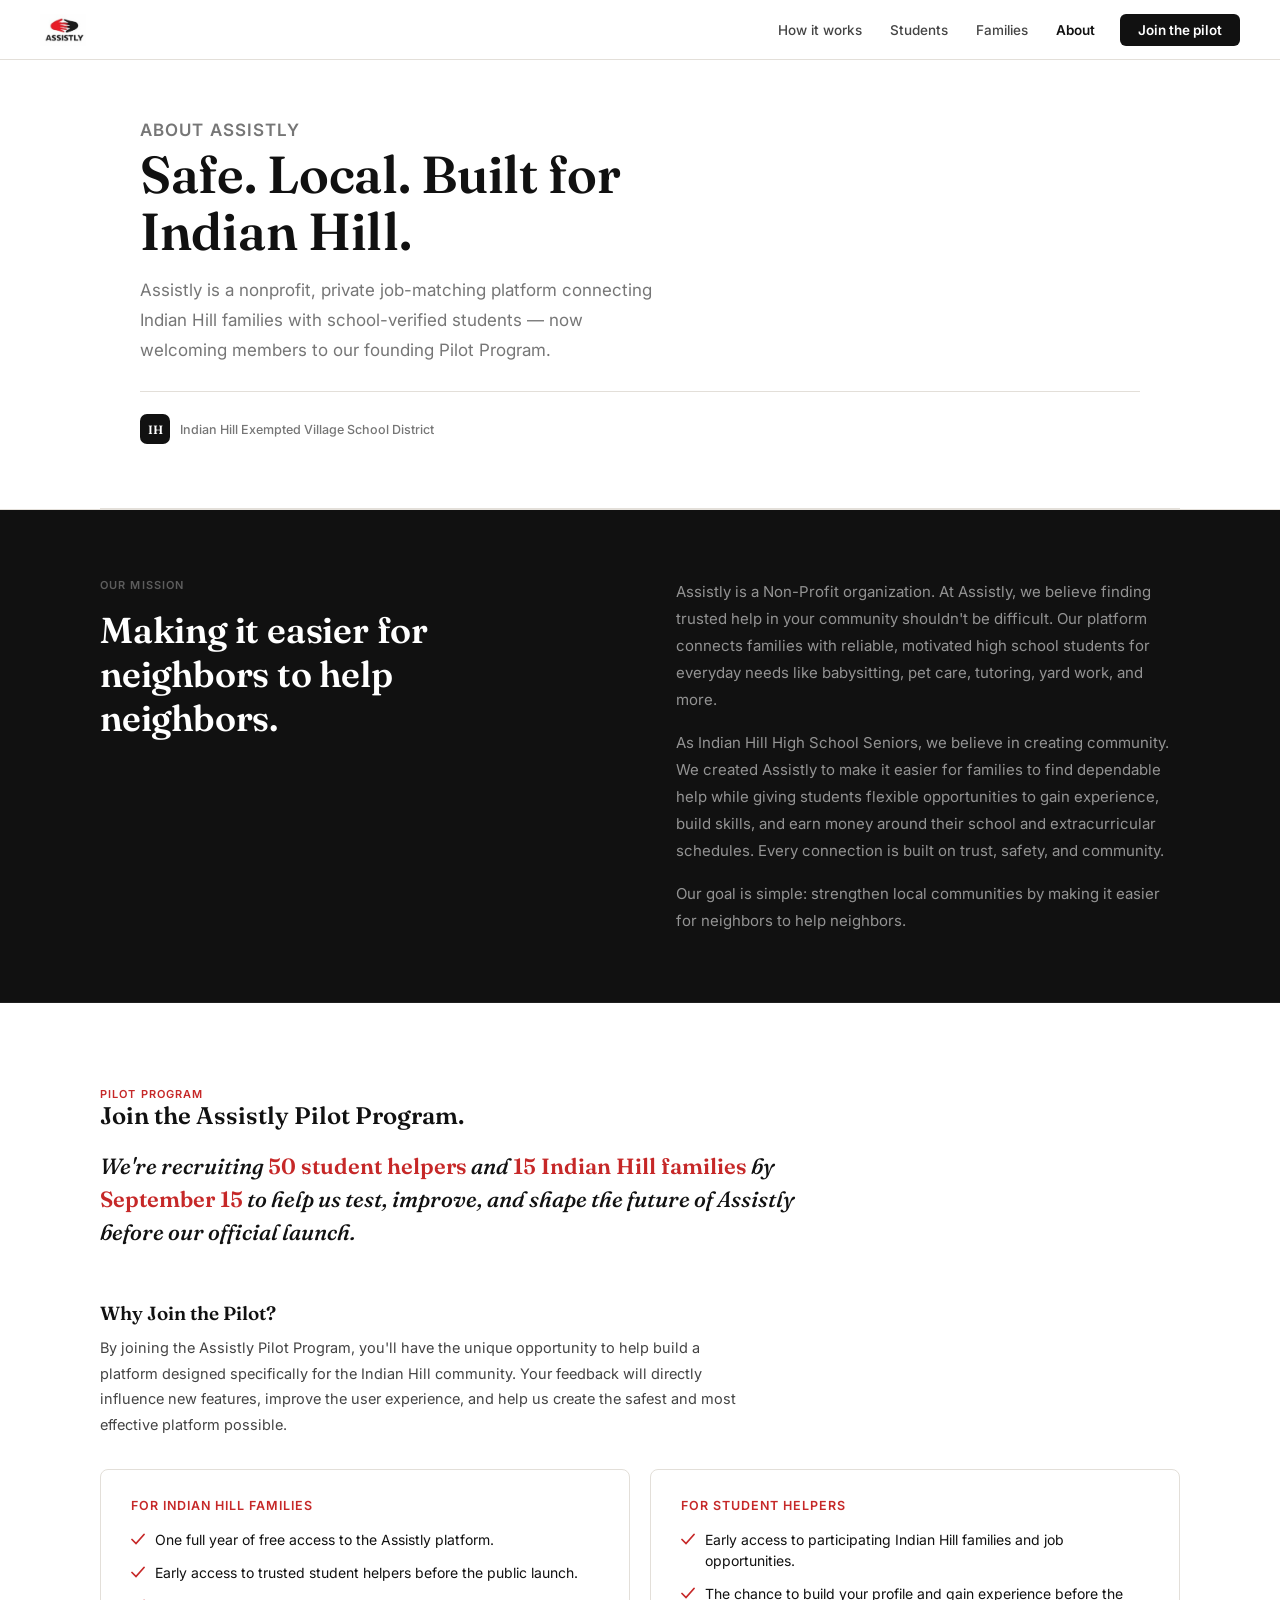
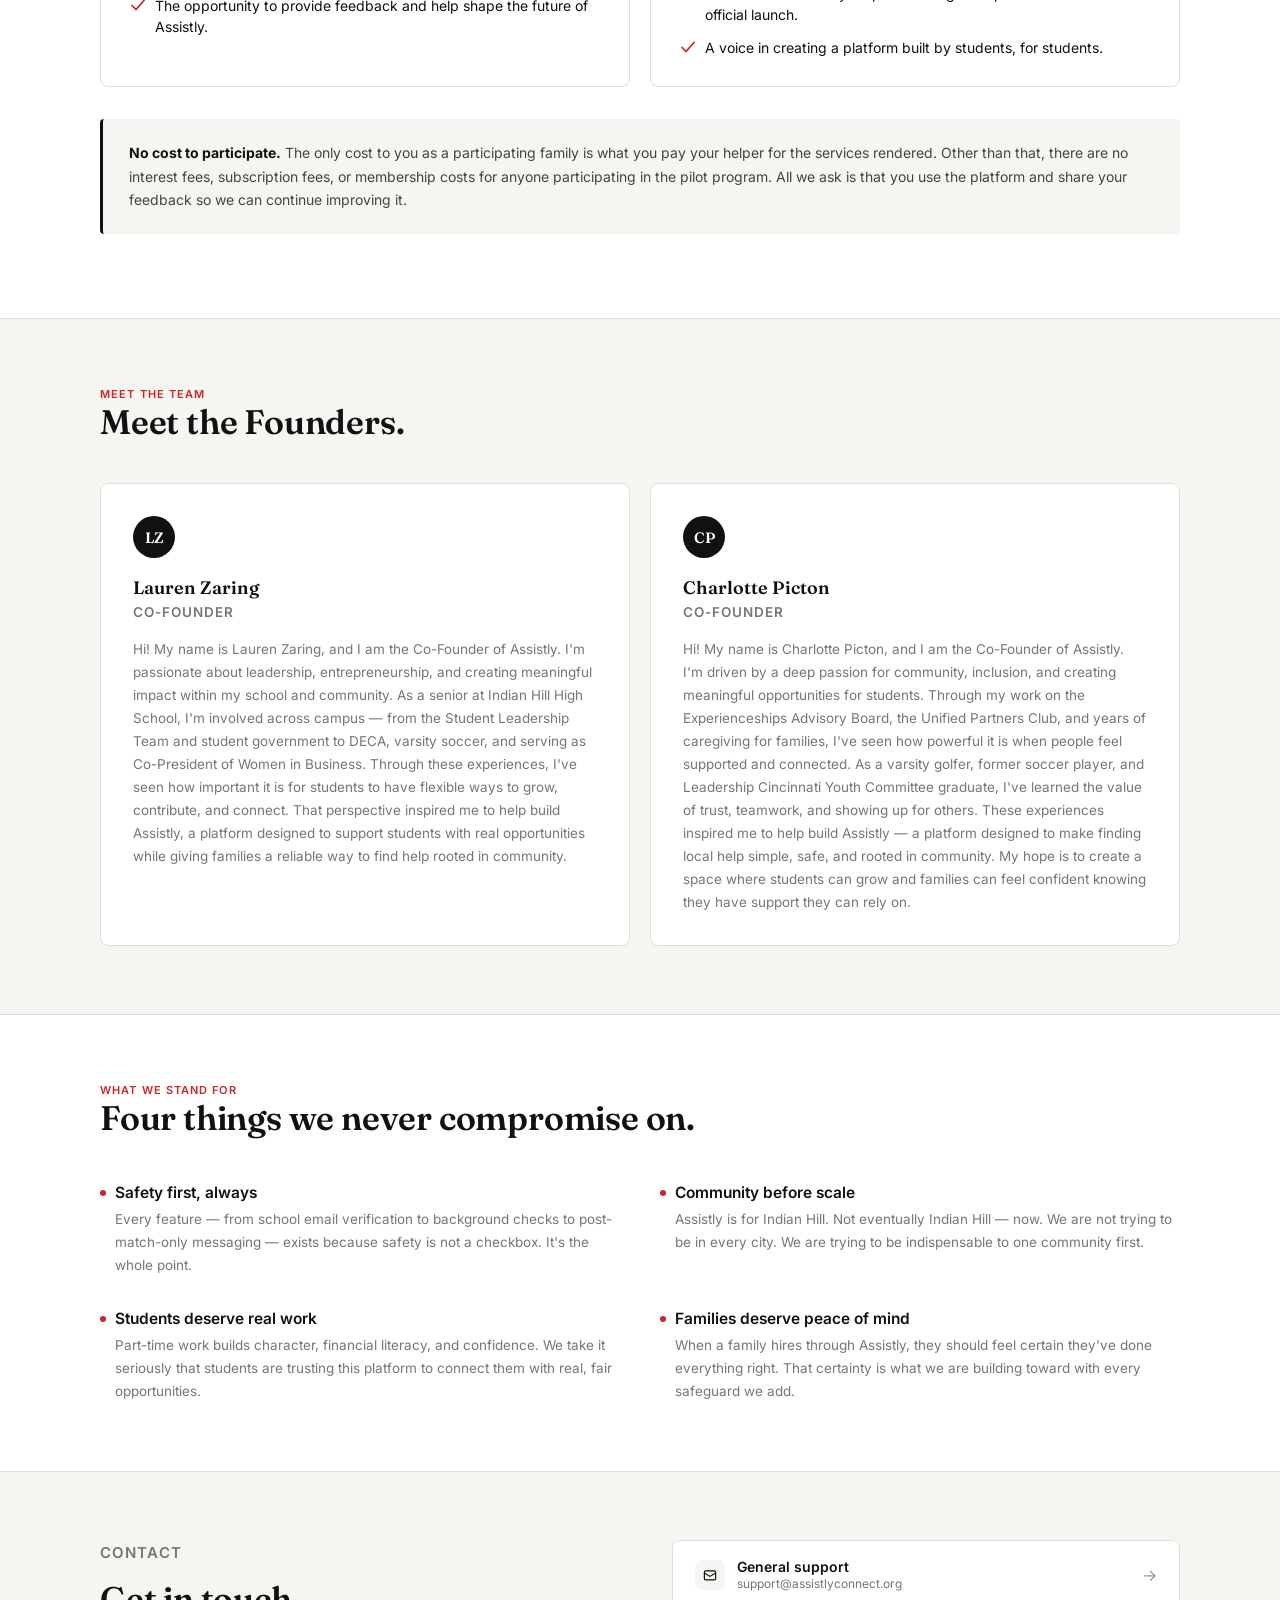
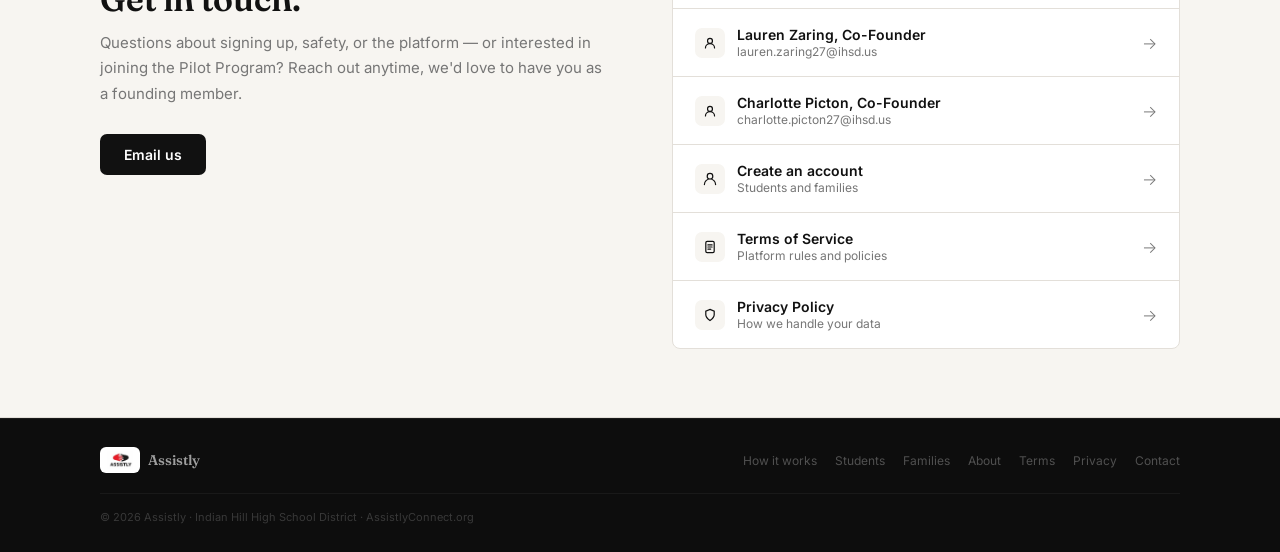
==== commit 3a74af61: "Split homepage into dedicated pages, fix broken district logo, redden step numbers Homepage was one " ====
--- a/about.html
+++ b/about.html
@@ -10,29 +10,13 @@
 <link rel="stylesheet" href="assets/site.css">
 <style>
 
-/* ─── Page header ──────────────────────────────── */
-.page-header {
-  padding: 116px 40px 64px;
-  border-bottom: 1px solid var(--line);
-  max-width: var(--max);
-  margin: 0 auto;
-}
+/* ─── Page header (h1 sizing only — shell in site.css) ── */
 h1 {
   font-size: clamp(32px, 4.5vw, 52px);
   font-weight: 600; line-height: 1.1;
   letter-spacing: -0.3px;
   max-width: 620px; margin-bottom: 16px;
 }
-.page-header p {
-  font-size: 17px; color: var(--ink-3);
-  line-height: 1.75; max-width: 520px;
-}
-.page-header-affil {
-  display: flex; align-items: center; gap: 10px;
-  margin-top: 26px; padding-top: 22px; border-top: 1px solid var(--line);
-}
-.page-header-affil img { height: 36px; width: auto; }
-.page-header-affil span { font-size: 12px; color: var(--ink-3); font-weight: 500; }
 
 /* ─── Mission ──────────────────────────────────── */
 .mission { padding: 68px 40px; background: var(--ink); border-bottom: 1px solid rgba(255,255,255,0.06); }
@@ -136,11 +120,11 @@
     <img src="assets/logo.png" alt="Assistly" class="nav-logo">
   </a>
   <div class="nav-links">
-    <a href="index.html#how-it-works" class="nav-link">How it works</a>
-    <a href="index.html#students" class="nav-link">Students</a>
-    <a href="index.html#families" class="nav-link">Families</a>
+    <a href="how-it-works.html" class="nav-link">How it works</a>
+    <a href="students.html" class="nav-link">Students</a>
+    <a href="families.html" class="nav-link">Families</a>
     <a href="about.html" class="nav-link active">About</a>
-    <a href="index.html#get-started" class="nav-cta">Join the pilot</a>
+    <a href="signup.html" class="nav-cta">Join the pilot</a>
   </div>
 </nav>
 
@@ -151,7 +135,6 @@
     <h1>Safe. Local. Built for Indian Hill.</h1>
     <p>Assistly is a nonprofit, private job-matching platform connecting Indian Hill families with school-verified students — now welcoming members to our founding Pilot Program.</p>
     <div class="page-header-affil">
-      <img src="https://www.ih.k12.oh.us/resources/images/svg/footer_logo.svg" alt="Indian Hill School District">
       <span>Indian Hill Exempted Village School District</span>
     </div>
   </div>
@@ -322,7 +305,7 @@
         </div>
         <span class="contact-link-arrow">→</span>
       </a>
-      <a href="index.html#get-started" class="contact-link-item">
+      <a href="signup.html" class="contact-link-item">
         <div class="contact-link-left">
           <div class="contact-link-icon">
             <svg viewBox="0 0 20 20" fill="none" stroke="currentColor" stroke-width="1.75" stroke-linecap="round">
@@ -379,9 +362,9 @@
       <span class="footer-name">Assistly</span>
     </a>
     <div class="footer-links">
-      <a href="index.html#how-it-works" class="footer-link">How it works</a>
-      <a href="index.html#students" class="footer-link">Students</a>
-      <a href="index.html#families" class="footer-link">Families</a>
+      <a href="how-it-works.html" class="footer-link">How it works</a>
+      <a href="students.html" class="footer-link">Students</a>
+      <a href="families.html" class="footer-link">Families</a>
       <a href="about.html" class="footer-link">About</a>
       <a href="terms.html" class="footer-link">Terms</a>
       <a href="privacy.html" class="footer-link">Privacy</a>
--- a/assets/site.css
+++ b/assets/site.css
@@ -90,6 +90,32 @@
 .btn-ghost:hover { border-color: var(--ink-3); color: var(--ink); }
 .btn svg { width: 14px; height: 14px; }
 
+/* ─── Sub-page header ───────────────────────────── */
+.page-header {
+  padding: 116px 40px 64px;
+  border-bottom: 1px solid var(--line);
+  max-width: var(--max);
+  margin: 0 auto;
+}
+.page-header p {
+  font-size: 17px; color: var(--ink-3);
+  line-height: 1.75; max-width: 520px;
+}
+.page-header-affil {
+  display: flex; align-items: center; gap: 10px;
+  margin-top: 26px; padding-top: 22px; border-top: 1px solid var(--line);
+  font-size: 12.5px; color: var(--ink-3); font-weight: 500;
+}
+.page-header-affil::before {
+  content: "IH";
+  display: flex; align-items: center; justify-content: center;
+  width: 30px; height: 30px; border-radius: 7px;
+  background: var(--ink); color: #fff;
+  font-family: "Fraunces", serif; font-size: 12px; font-weight: 600;
+  flex-shrink: 0;
+}
+@media (max-width: 860px) { .page-header { padding: 92px 20px 48px; } }
+
 /* ─── Section shell ────────────────────────────── */
 .section { padding: 84px 40px; border-bottom: 1px solid var(--line); }
 .section-inner { max-width: var(--max); margin: 0 auto; }
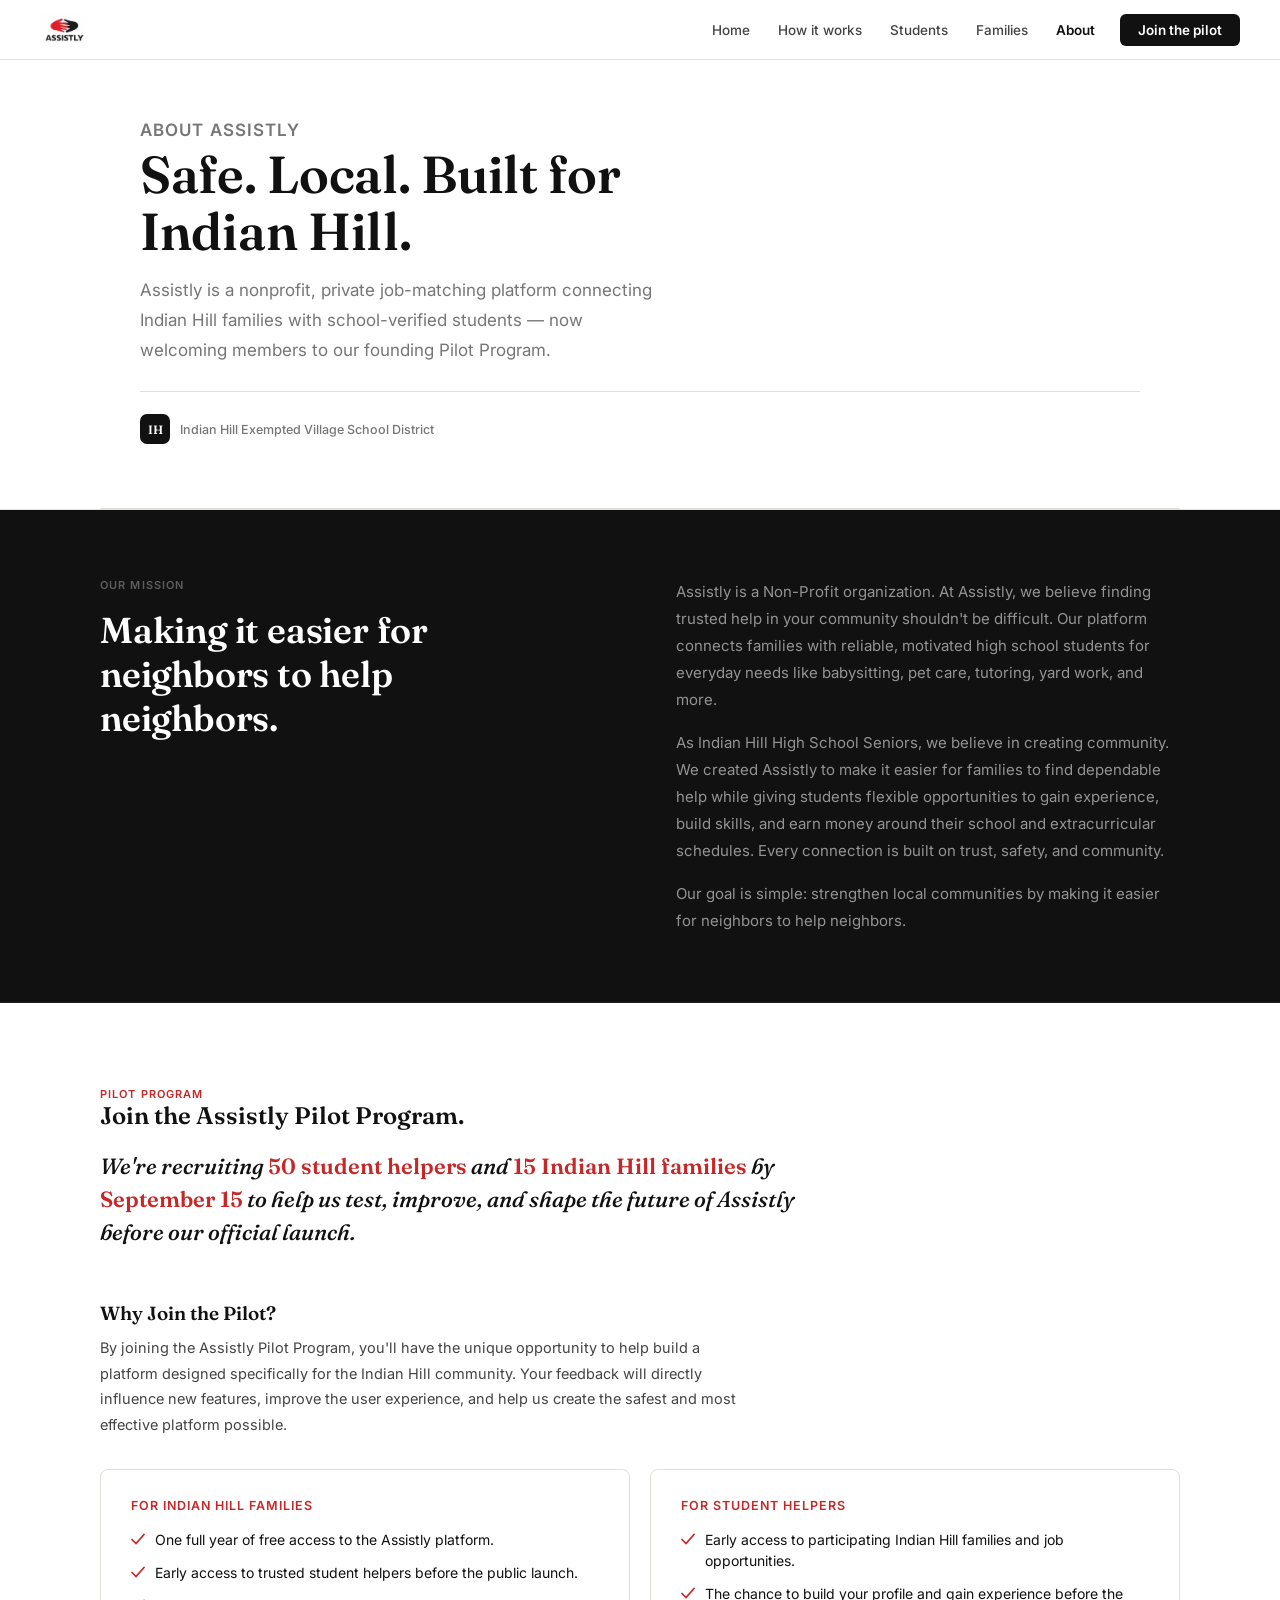
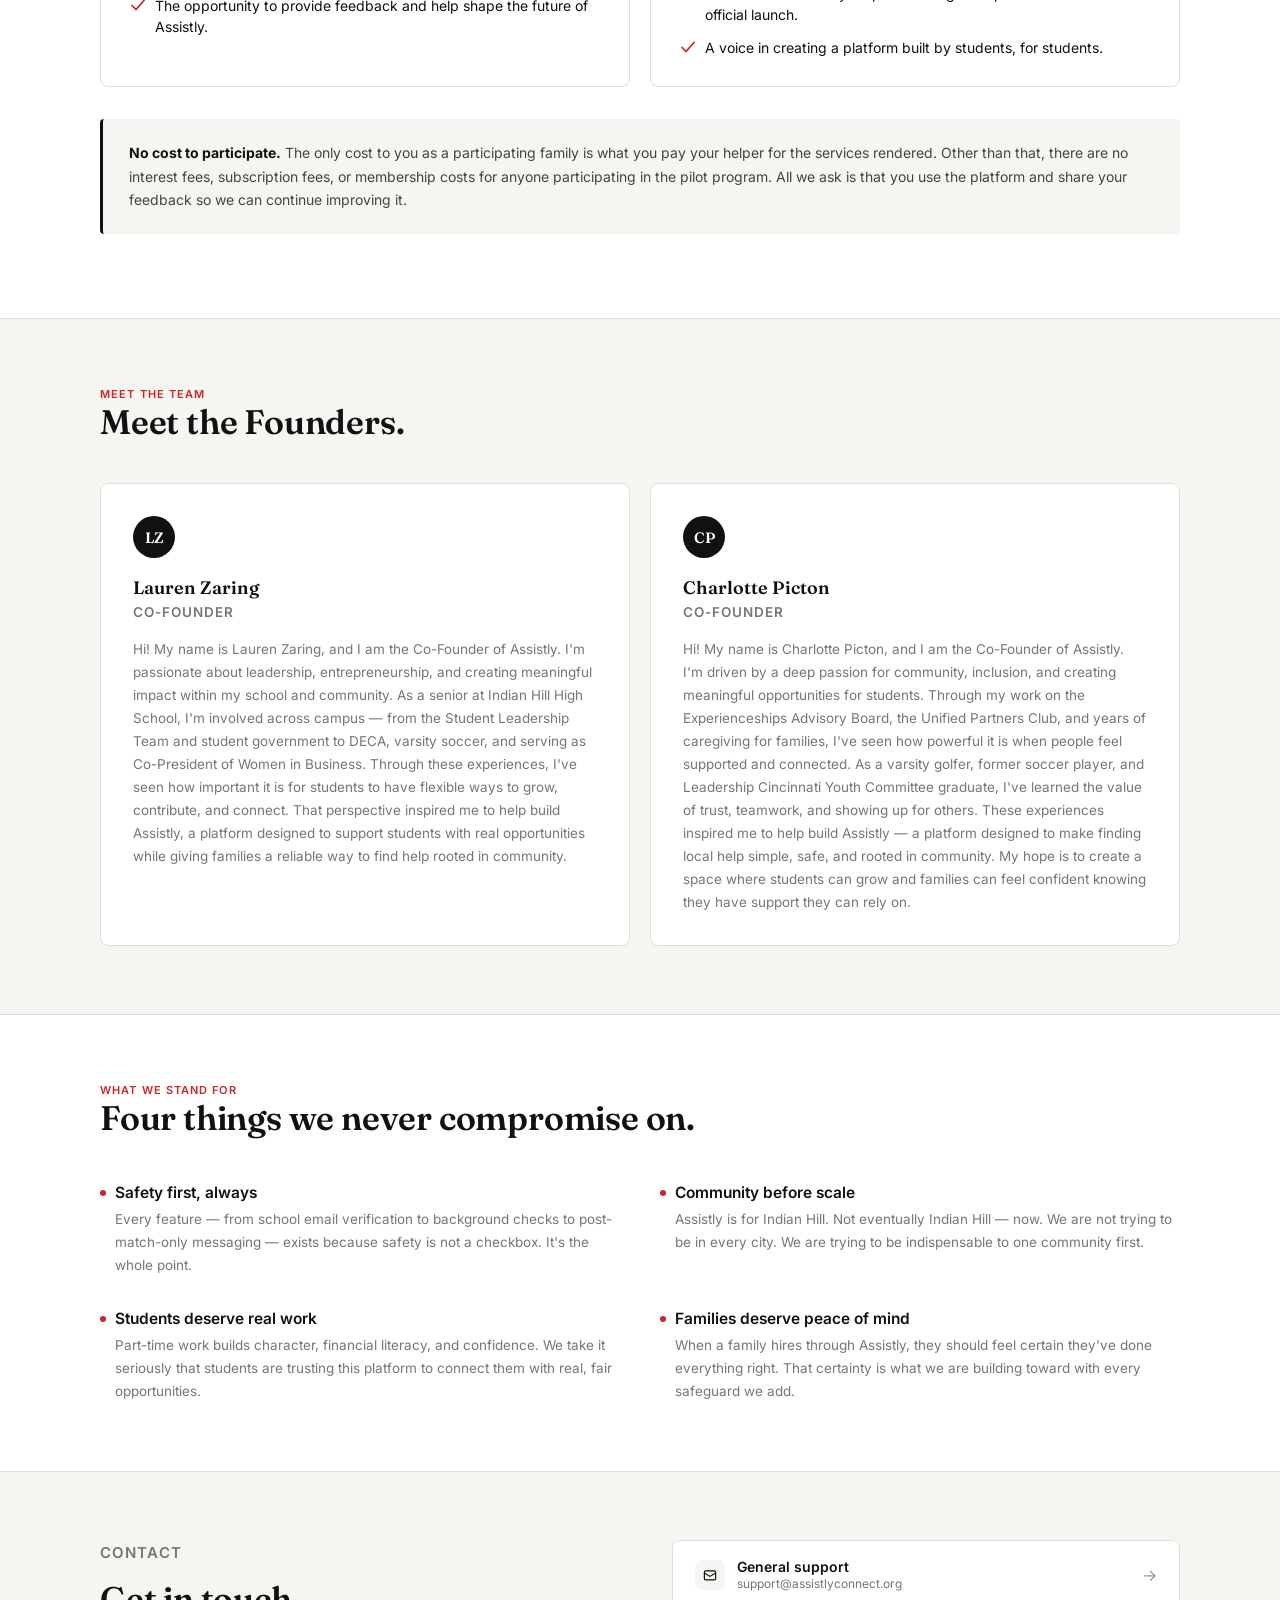
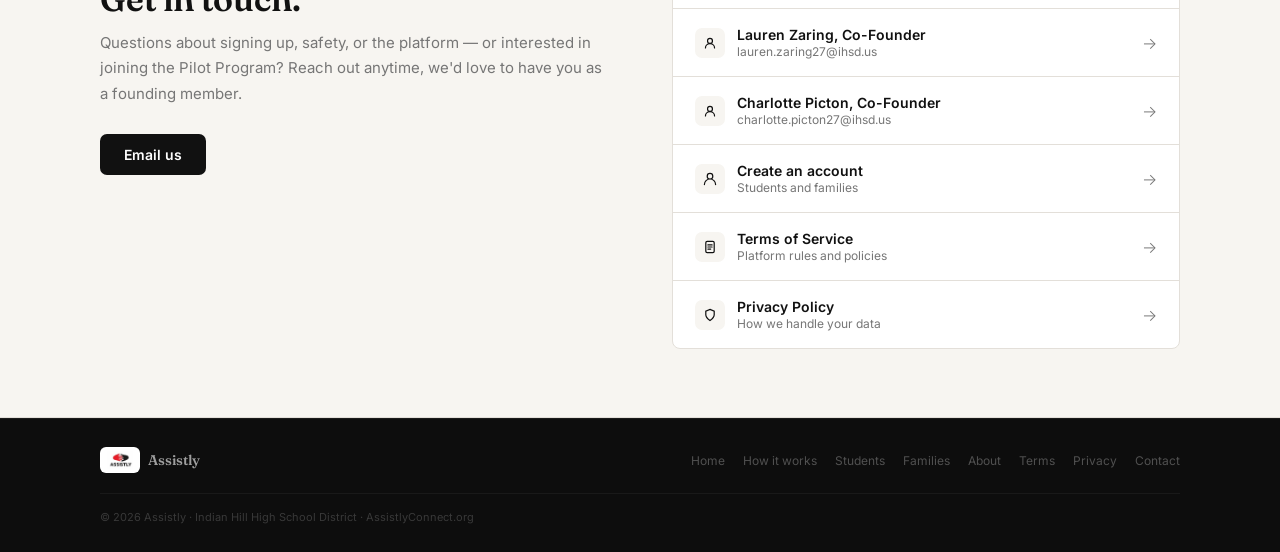
==== commit 90819f62: "Add explicit Home tab to nav and footer across all pages Only way back to the homepage was clicking " ====
--- a/about.html
+++ b/about.html
@@ -120,6 +120,7 @@
     <img src="assets/logo.png" alt="Assistly" class="nav-logo">
   </a>
   <div class="nav-links">
+    <a href="index.html" class="nav-link">Home</a>
     <a href="how-it-works.html" class="nav-link">How it works</a>
     <a href="students.html" class="nav-link">Students</a>
     <a href="families.html" class="nav-link">Families</a>
@@ -362,6 +363,7 @@
       <span class="footer-name">Assistly</span>
     </a>
     <div class="footer-links">
+      <a href="index.html" class="footer-link">Home</a>
       <a href="how-it-works.html" class="footer-link">How it works</a>
       <a href="students.html" class="footer-link">Students</a>
       <a href="families.html" class="footer-link">Families</a>
